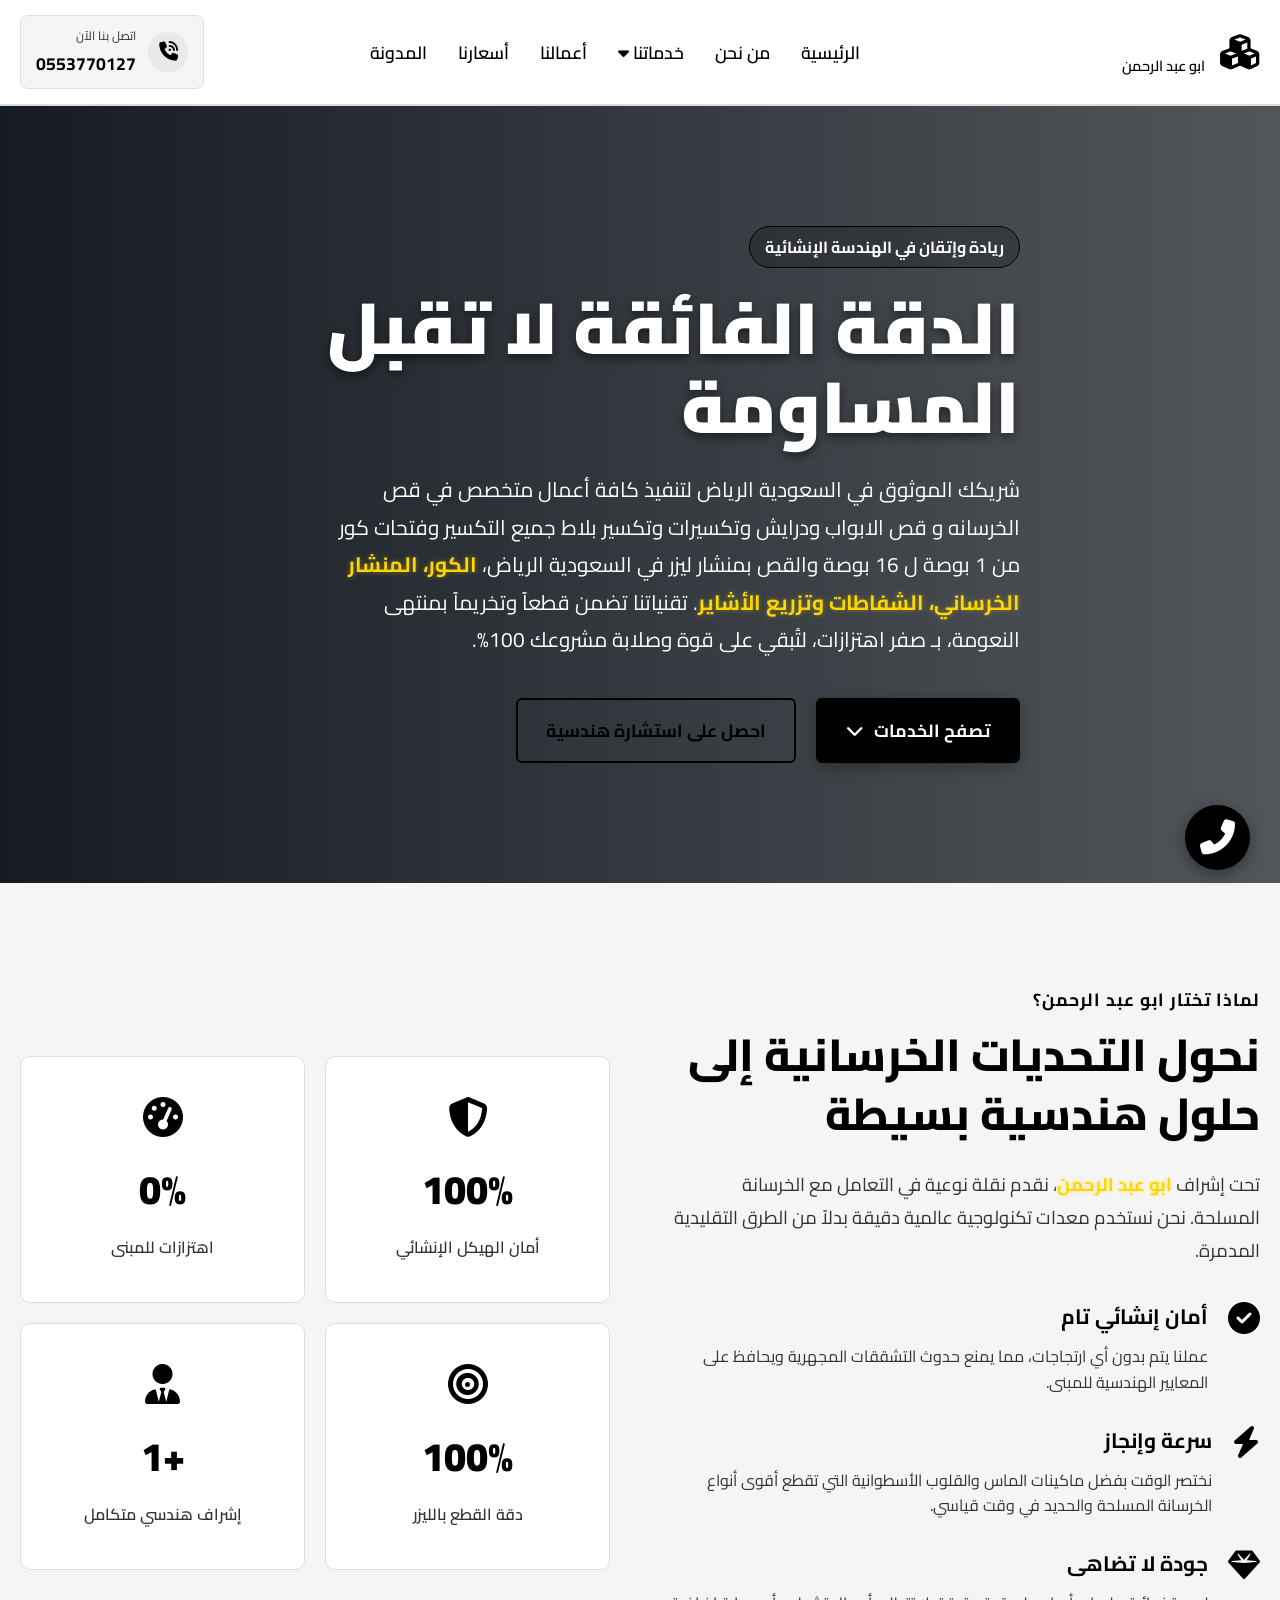
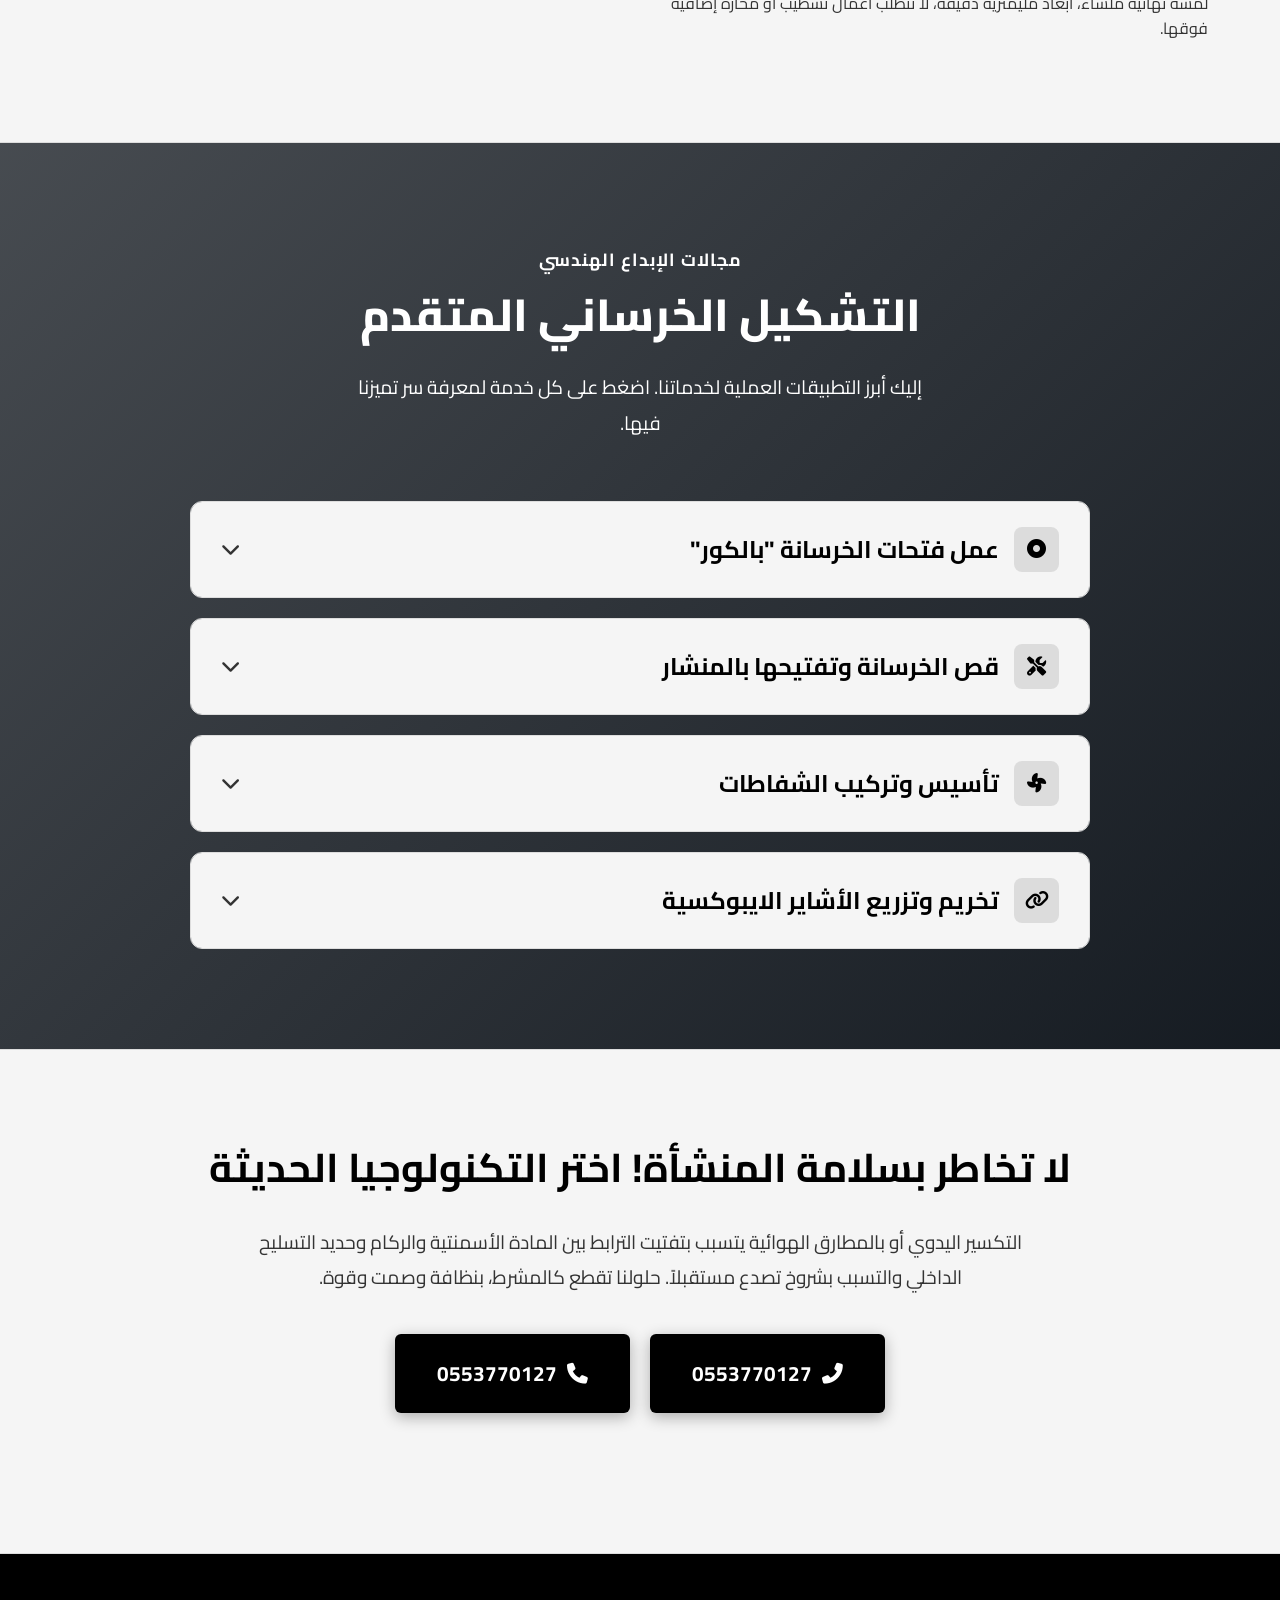
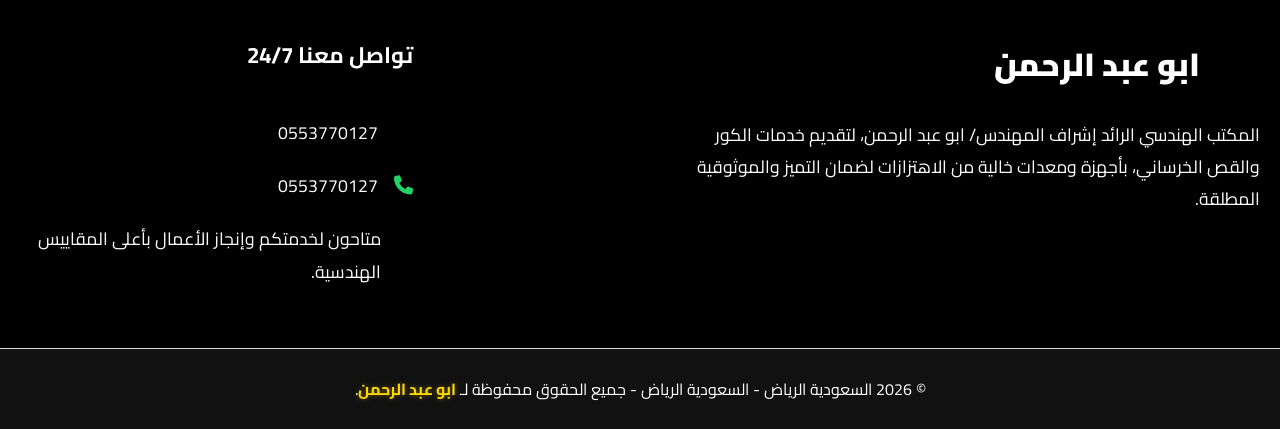
==== index.html @ 335a5325 "Add files via upload" ====
<!DOCTYPE html>
<html lang="ar" dir="rtl">

<head>
    <meta charset="UTF-8">
    <meta name="viewport" content="width=device-width, initial-scale=1.0">
    <title>ابو عبد الرحمن | ابو عبد الرحمن - السعودية الرياض</title>
    <meta name="description" content="ابو عبد الرحمن لخدمات الكور، قص الخرسانة بالمنشار، تأسيس الشفاطات، وتزريع الأشاير بأعلى التقنيات. متخصص في قص الخرسانه و قص الابواب ودرايش وتكسيرات وتكسير بلاط جميع التكسير وفتحات كور من 1 بوصة ل 16 بوصة والقص بمنشار ليزر في السعودية الرياض">
    <!-- Favicon (أيقونة الموقع) -->
    <link rel="icon" type="image/png" href="images/favicon.png">
    <link rel="shortcut icon" type="image/png" href="images/favicon.png">
    <link rel="apple-touch-icon" href="images/favicon.png">
    <!-- Google Fonts -->
    <link rel="preconnect" href="https://fonts.googleapis.com">
    <link rel="preconnect" href="https://fonts.gstatic.com" crossorigin>
    <link href="https://fonts.googleapis.com/css2?family=Cairo:wght@300;400;600;700;800;900&display=swap"
        rel="stylesheet">
    <!-- Font Awesome -->
    <link rel="stylesheet" href="https://cdnjs.cloudflare.com/ajax/libs/font-awesome/6.4.0/css/all.min.css">
    <link rel="stylesheet" href="style.css">

    <!-- Schema Markup -->
    <script type="application/ld+json">
    {
      "@context": "https://schema.org",
      "@graph": [
        {
          "@type": "Organization",
          "@id": "https://expert-core.com/#organization",
          "name": "ابو عبد الرحمن",
          "url": "https://expert-core.com/",
          "logo": "https://expert-core.com/images/favicon.png",
          "description": "المكتب الهندسي الرائد إشراف المهندس/ ابو عبد الرحمن، لتقديم خدمات الكور والقص الخرساني، بأجهزة ومعدات خالية من الاهتزازات لضمان التميز والموثوقية المطلقة.",
          "contactPoint": [
            {
              "@type": "ContactPoint",
              "telephone": "+20553770127",
              "contactType": "customer service",
              "availableLanguage": "Arabic"
            },
            {
              "@type": "ContactPoint",
              "telephone": "+20553770127",
              "contactType": "sales",
              "availableLanguage": "Arabic"
            }
          ],
          "sameAs": []
        },
        {
          "@type": "WebSite",
          "@id": "https://expert-core.com/#website",
          "url": "https://expert-core.com/",
          "name": "ابو عبد الرحمن | ابو عبد الرحمن",
          "publisher": {
            "@id": "https://expert-core.com/#organization"
          }
        },
        {
          "@type": "Service",
          "name": "عمل فتحات الخرسانة بالكور",
          "description": "آلات الكور تمثل أقصى درجات الإحترافية في عمل الفتحات الدائرية والمستديرة بالخرسانة المسلحة، وذلك بهدف إمرار المواسير، تمديدات التكييف أو شبكات الإطفاء.",
          "provider": {
            "@id": "https://expert-core.com/#organization"
          },
          "url": "https://expert-core.com/core-drilling.html"
        },
        {
          "@type": "Service",
          "name": "قص الخرسانة وتفتيحها بالمنشار",
          "description": "لفتح مساحات واسعة مثل الأبواب، الشبابيك، قواطع السلالم، الفواصل الإنشائية، أو فتح سقف لمصعد. يتم استخدام مناشير جدارية متطورة.",
          "provider": {
            "@id": "https://expert-core.com/#organization"
          },
          "url": "https://expert-core.com/concrete-cutting.html"
        },
        {
          "@type": "Service",
          "name": "تأسيس وتركيب الشفاطات",
          "description": "نقوم بعمل المخطط والتنفيذ لفتحات الشفاطات المنزلية والصناعية في الجدران والأسقف بمقاسات مطابقة لـ المليمتر لحجم الشفاط.",
          "provider": {
            "@id": "https://expert-core.com/#organization"
          },
          "url": "https://expert-core.com/ventilation.html"
        },
        {
          "@type": "Service",
          "name": "تخريم وتزريع الأشاير الايبوكسية",
          "description": "عند الحاجة لتوسعة مبنى أو إضافة درجات سلم، بلكونات، أو أعمدة، نقوم بثقب الخرسانة القديمة وحقنها بالمواد الكيميائية (الايبوكسي) وغرس أسياخ القوة المحددة.",
          "provider": {
            "@id": "https://expert-core.com/#organization"
          },
          "url": "https://expert-core.com/rebar-planting.html"
        }
      ]
    }
    </script>
</head>

<body>

    <!-- Header -->
    <header class="main-header">
        <div class="container header-flex">
            <div class="brand">
                <div class="logo-icon"><i class="fas fa-cubes"></i></div>
                <div class="brand-text">
                    <a href="index.html">
                        <h1>ابو عبد الرحمن</h1>
                    </a>
                    <span>ابو عبد الرحمن</span>
                </div>
            </div>

            <nav class="desktop-nav desktop-only">
                <a href="index.html">الرئيسية</a>
                <a href="about.html">من نحن</a>
                <div class="dropdown">
                    <a href="#services" class="dropbtn">خدماتنا <i class="fas fa-caret-down"></i></a>
                    <div class="dropdown-content">
                        <a href="core-drilling.html">تخريم بالكور</a>
                        <a href="concrete-cutting.html">قص بالمنشار</a>
                        <a href="rebar-planting.html">تزريع الأشاير</a>
                        <a href="ventilation.html">تأسيس الشفاطات</a>
                    </div>
                </div>
                <a href="projects.html">أعمالنا</a>
                <a href="pricing.html">أسعارنا</a>
                <a href="blog.html">المدونة</a>
            </nav>
            <div class="header-contact desktop-only">
                <a href="tel:0553770127" class="header-phone">
                    <div class="icon-circle"><i class="fas fa-phone-volume"></i></div>
                    <div class="contact-details">
                        <small>اتصل بنا الآن</small>
                        <span dir="ltr">0553770127</span>
                    </div>
                </a>
                
            </div>
            <button class="mobile-menu-btn"><i class="fas fa-bars"></i></button>
        </div>
    </header>

    <!-- Mobile Contact Menu -->
    <div class="mobile-menu" id="mobileMenu">
        <a href="index.html"><i class="fas fa-home"></i> الرئيسية</a>
        <a href="about.html"><i class="fas fa-info-circle"></i> من نحن</a>
        <a href="core-drilling.html"><i class="fas fa-dot-circle"></i> تخريم بالكور</a>
        <a href="concrete-cutting.html"><i class="fas fa-tools"></i> قص بالمنشار</a>
        <a href="rebar-planting.html"><i class="fas fa-link"></i> تزريع الأشاير</a>
        <a href="ventilation.html"><i class="fas fa-fan"></i> تأسيس الشفاطات</a>
        <a href="projects.html"><i class="fas fa-building"></i> أعمالنا</a>
        <a href="pricing.html"><i class="fas fa-tags"></i> أسعارنا</a>
        <a href="blog.html"><i class="fas fa-blog"></i> المدونة</a>
        <a href="tel:0553770127" class="contact-menu-link"><i class="fas fa-phone"></i> 0553770127</a>
        
    </div>

    <!-- Hero Section -->
    <section class="hero-section">
        <div class="hero-overlay"></div>
        <div class="container hero-content">
            <div class="hero-badge">ريادة وإتقان في الهندسة الإنشائية</div>
            <h2 class="hero-heading">الدقة الفائقة لا تقبل المساومة</h2>
            <p class="hero-desc">
                شريكك الموثوق في السعودية الرياض لتنفيذ كافة أعمال متخصص في قص الخرسانه و قص الابواب ودرايش وتكسيرات وتكسير بلاط جميع التكسير وفتحات كور من 1 بوصة ل 16 بوصة والقص بمنشار ليزر في السعودية الرياض،  <strong>الكور، المنشار الخرساني، الشفاطات وتزريع الأشاير</strong>.
                تقنياتنا تضمن قطعاً وتخريماً بمنتهى النعومة، بـ صفر اهتزازات، لتُبقي على قوة وصلابة مشروعك 100%.
            </p>
            <div class="hero-actions">
                <a href="#services" class="btn btn-primary">تصفح الخدمات <i class="fas fa-chevron-down"></i></a>
                <a href="tel:0553770127" class="btn btn-outline">احصل على استشارة هندسية</a>
            </div>
        </div>
    </section>

    <!-- About Section -->
    <section class="about-section">
        <div class="container about-flex">
            <div class="about-text">
                <h4 class="section-subtitle">لماذا تختار ابو عبد الرحمن؟</h4>
                <h3 class="section-title">نحول التحديات الخرسانية إلى حلول هندسية بسيطة</h3>
                <p>تحت إشراف <strong>ابو عبد الرحمن</strong>، نقدم نقلة نوعية في التعامل مع الخرسانة المسلحة. نحن
                    نستخدم معدات تكنولوجية عالمية دقيقة بدلاً من الطرق التقليدية المدمرة.</p>
                <div class="features-list">
                    <div class="feature-item">
                        <i class="fas fa-check-circle"></i>
                        <div>
                            <h5>أمان إنشائي تام</h5>
                            <p>عملنا يتم بدون أي ارتجاجات، مما يمنع حدوث التشققات المجهرية ويحافظ على المعايير الهندسية
                                للمبنى.</p>
                        </div>
                    </div>
                    <div class="feature-item">
                        <i class="fas fa-bolt"></i>
                        <div>
                            <h5>سرعة وإنجاز</h5>
                            <p>نختصر الوقت بفضل ماكينات الماس والقلوب الأسطوانية التي تقطع أقوى أنواع الخرسانة المسلحة
                                والحديد في وقت قياسي.</p>
                        </div>
                    </div>
                    <div class="feature-item">
                        <i class="fas fa-gem"></i>
                        <div>
                            <h5>جودة لا تضاهى</h5>
                            <p>لمسة نهائية ملساء، أبعاد مليمترية دقيقة، لا تتطلب أعمال تشطيب أو محارة إضافية فوقها.</p>
                        </div>
                    </div>
                </div>
            </div>
            <div class="about-stats-image">
                <div class="stats-grid">
                    <div class="stat-box">
                        <i class="fas fa-shield-alt"></i>
                        <span class="stat-num">100%</span>
                        <span class="stat-label">أمان الهيكل الإنشائي</span>
                    </div>
                    <div class="stat-box">
                        <i class="fas fa-tachometer-alt"></i>
                        <span class="stat-num">0%</span>
                        <span class="stat-label">اهتزازات للمبنى</span>
                    </div>
                    <div class="stat-box">
                        <i class="fas fa-bullseye"></i>
                        <span class="stat-num">100%</span>
                        <span class="stat-label">دقة القطع بالليزر</span>
                    </div>
                    <div class="stat-box">
                        <i class="fas fa-user-tie"></i>
                        <span class="stat-num">+1</span>
                        <span class="stat-label">إشراف هندسي متكامل</span>
                    </div>
                </div>
            </div>
        </div>
    </section>

    <!-- Services Section (Accordions) -->
    <section id="services" class="accordion-services">
        <div class="container">
            <div class="text-center">
                <h4 class="section-subtitle">مجالات الإبداع الهندسي</h4>
                <h3 class="section-title">التشكيل الخرساني المتقدم</h3>
                <p class="section-intro">إليك أبرز التطبيقات العملية لخدماتنا. اضغط على كل خدمة لمعرفة سر تميزنا فيها.
                </p>
            </div>

            <div class="accordion-container">
                <!-- الخدمة الأولى -->
                <div class="acc-item">
                    <div class="acc-header">
                        <div class="acc-title">
                            <span class="acc-icon"><i class="fas fa-dot-circle"></i></span>
                            <h3>عمل فتحات الخرسانة "بالكور"</h3>
                        </div>
                        <div class="acc-toggle"><i class="fas fa-chevron-down"></i></div>
                    </div>
                    <div class="acc-body">
                        <div class="acc-content-flex">
                            <div class="acc-info">
                                <h4 class="sub-heading">تقنية التخريم الأسطواني الماسي</h4>
                                <p>آلات "الكور" تمثل أقصى درجات الإحترافية في عمل الفتحات الدائرية والمستديرة بالخرسانة
                                    المسلحة، وذلك بهدف إمرار المواسير، تمديدات التكييف أو شبكات الإطفاء.</p>
                                <div class="engineering-guarantee">
                                    <h5><i class="fas fa-hard-hat"></i> الرؤية الهندسية والأمان</h5>
                                    <p>التخريم بالكور يعتمد على الاحتكاك الماسي السلس الذي يقص الحديد والخرسانة
                                        <strong>دون أي مطارق أو دق</strong>. هذه العملية <strong>لا تسبب أدنى ذبذبة أو
                                            اهتزاز</strong> للأسقف أو الحوائط، مما يضمن بقاء العقار آمناً وخالياً من
                                        الضعف الإنشائي.
                                    </p>
                                </div>
                                <ul class="benefits-list">
                                    <li><i class="fas fa-check"></i> فتحات دقيقة تماماً وأسطح ملساء.</li>
                                    <li><i class="fas fa-check"></i> قطع لجميع الأقطار والأعماق.</li>
                                </ul>
                                <a href="core-drilling.html" class="btn btn-outline" style="margin-top: 15px;">اقرأ
                                    المزيد عن الخدمة <i class="fas fa-arrow-left"></i></a>
                            </div>
                            <div class="acc-image">
                                <img src="images/core_drilling.png" alt="آلة الكور">
                                <div class="img-caption">التخريم الدقيق بالكور</div>
                            </div>
                        </div>
                    </div>
                </div>

                <!-- الخدمة الثانية -->
                <div class="acc-item">
                    <div class="acc-header">
                        <div class="acc-title">
                            <span class="acc-icon"><i class="fas fa-tools"></i></span>
                            <h3>قص الخرسانة وتفتيحها بالمنشار</h3>
                        </div>
                        <div class="acc-toggle"><i class="fas fa-chevron-down"></i></div>
                    </div>
                    <div class="acc-body">
                        <div class="acc-content-flex">
                            <div class="acc-info">
                                <h4 class="sub-heading">شفرات القص الهندسية الثقيلة</h4>
                                <p>لفتح مساحات واسعة مثل الأبواب، الشبابيك، قواطع السلالم، الفواصل الإنشائية، أو فتح سقف
                                    لمصعد. يتم استخدام مناشير جدارية متطورة تمشي على سكك مستقيمة.</p>
                                <div class="engineering-guarantee">
                                    <h5><i class="fas fa-hard-hat"></i> الرؤية الهندسية والأمان</h5>
                                    <p>طريقة القص الهندسية بالمنشار تلغي تماماً المخاطر الكبيرة للتكسير بالدقاق أو
                                        "الكومبريسور". القص يتم ببطء وثبات، <strong>مما يمتص ويمنع الاهتزاز</strong>
                                        الذي قد يُحدث انفصالات بين الخرسانة وأسياخ التسليح، ليتم تنفيذ الفتحة بموثوقية
                                        هندسية %100.</p>
                                </div>
                                <ul class="benefits-list">
                                    <li><i class="fas fa-check"></i> زوايا قص قائمة ومنتظمة لا تحتاج لمعالجات.</li>
                                    <li><i class="fas fa-check"></i> سرعة مذهلة وانعدام للأتربة الفوضوية.</li>
                                </ul>
                                <a href="concrete-cutting.html" class="btn btn-outline" style="margin-top: 15px;">اقرأ
                                    المزيد عن الخدمة <i class="fas fa-arrow-left"></i></a>
                            </div>
                            <div class="acc-image">
                                <img src="images/concrete_saw.png" alt="المنشار الخرساني">
                                <div class="img-caption">قص قطاعات مسلحة بالمنشار</div>
                            </div>
                        </div>
                    </div>
                </div>

                <!-- الخدمة الثالثة -->
                <div class="acc-item">
                    <div class="acc-header">
                        <div class="acc-title">
                            <span class="acc-icon"><i class="fas fa-fan"></i></span>
                            <h3>تأسيس وتركيب الشفاطات</h3>
                        </div>
                        <div class="acc-toggle"><i class="fas fa-chevron-down"></i></div>
                    </div>
                    <div class="acc-body">
                        <div class="acc-content-flex">
                            <div class="acc-info">
                                <h4 class="sub-heading">حلول التهوية المعمارية والصناعية</h4>
                                <p>نقوم بعمل المخطط والتنفيذ لفتحات الشفاطات المنزلية والصناعية في الجدران والأسقف
                                    بمقاسات مطابقة لـ المليمتر لحجم الشفاط. ومن ثم نعمد لتركيب الشفاط بإتقان وبطرق تثبيت
                                    تتحمل ضغوط التشغيل.</p>
                                <div class="engineering-guarantee">
                                    <h5><i class="fas fa-hard-hat"></i> الرؤية الهندسية والأمان</h5>
                                    <p>التأسيس للشفاطات لا يجب أبداً أن يتم بهدم الجدران عشوائياً. نحن نقوم بقص الفتحات
                                        بشكل أسطواني أو مربع دقيق <strong>ليحافظ على قوة تماسك الجدار</strong>، ويمنع
                                        تسلل الرطوبة وتصدع الطوب، مع عملية تثبيت قوية تقضي على الرنين والارتجاج أوقات
                                        تشغيل الشفاط.</p>
                                </div>
                                <ul class="benefits-list">
                                    <li><i class="fas fa-check"></i> عزل فعال وحماية من الأصوات والترسبات.</li>
                                    <li><i class="fas fa-check"></i> المنظر الخارجي والداخلي يبدو وكأنه مصبوب هكذا.</li>
                                </ul>
                            </div>
                            <div class="acc-image">
                                <img src="https://images.pexels.com/photos/159306/construction-site-build-construction-work-159306.jpeg?auto=compress&cs=tinysrgb&w=800"
                                    alt="تركيب تهوية وشفاطات">
                                <div class="img-caption">تأسيس وتركيب احترافي</div>
                            </div>
                        </div>
                    </div>
                </div>

                <!-- الخدمة الرابعة -->
                <div class="acc-item">
                    <div class="acc-header">
                        <div class="acc-title">
                            <span class="acc-icon"><i class="fas fa-link"></i></span>
                            <h3>تخريم وتزريع الأشاير الايبوكسية</h3>
                        </div>
                        <div class="acc-toggle"><i class="fas fa-chevron-down"></i></div>
                    </div>
                    <div class="acc-body">
                        <div class="acc-content-flex">
                            <div class="acc-info">
                                <h4 class="sub-heading">ربط العناصر الإنشائية بكفاءة عظمى</h4>
                                <p>عند الحاجة لتوسعة مبنى أو إضافة درجات سلم، بلكونات، أو أعمدة، نقوم بثقب الخرسانة
                                    القديمة وحقنها بالمواد الكيميائية (الايبوكسي) وغرس أسياخ القوة المحددة لتلحم بين
                                    الجزئين بقوة الجبل.</p>
                                <div class="engineering-guarantee">
                                    <h5><i class="fas fa-hard-hat"></i> الرؤية الهندسية والأمان</h5>
                                    <p>عملية التزريع تعتبر خطيرة إذا نفذت بالخطأ. تتم أعمال التخريم بمعدات عالية التردد
                                        بدون مطارق عنيفة <strong>كي لا نفصل الطبقة الصخرية للخرسانة القديمة</strong>،
                                        يتم تنظيف الثقوب وحقن الايبوكسي الهندسي ليتحمل أحمال إجهاد الشد والقص التي تفوق
                                        إجهاد الخرسانة ذاتها.</p>
                                </div>
                                <ul class="benefits-list">
                                    <li><i class="fas fa-check"></i> تحمل فائق للأوزان الثقيلة والاختبارات الهندسية.
                                    </li>
                                    <li><i class="fas fa-check"></i> التنفيذ بمقاسات ومواد هندسية عالمية معتمدة.</li>
                                </ul>
                                <a href="rebar-planting.html" class="btn btn-outline" style="margin-top: 15px;">اقرأ
                                    المزيد عن الخدمة <i class="fas fa-arrow-left"></i></a>
                            </div>
                            <div class="acc-image">
                                <img src="https://images.pexels.com/photos/1216589/pexels-photo-1216589.jpeg?auto=compress&cs=tinysrgb&w=800"
                                    alt="تزريع الأشاير">
                                <div class="img-caption">تزريع وإرساء الأشاير</div>
                            </div>
                        </div>
                    </div>
                </div>

            </div> <!-- End accordion -->
        </div>
    </section>

    <!-- Engineering Value Banner -->
    <section class="value-banner">
        <div class="container text-center">
            <h2>لا تخاطر بسلامة المنشأة! اختر التكنولوجيا الحديثة</h2>
            <p>التكسير اليدوي أو بالمطارق الهوائية يتسبب بتفتيت الترابط بين المادة الأسمنتية والركام وحديد التسليح
                الداخلي والتسبب بشروخ تصدع مستقبلاً. حلولنا تقطع كالمشرط، بنظافة وصمت وقوة.</p>
            <div class="banner-contacts">
                <a href="tel:0553770127" class="btn btn-primary btn-large"><i class="fas fa-phone-alt"></i>
                    0553770127</a>
                <a href="tel:0553770127" class="btn btn-primary btn-large"><i class="fas fa-phone"></i>
                    0553770127</a>
            </div>
        </div>
    </section>

    <!-- Footer -->
    <footer class="footer-engineered">
        <div class="container footer-grid">
            <div class="footer-col">
                <div class="footer-brand">
                    <i class="fas fa-cubes"></i>
                    <h2>ابو عبد الرحمن</h2>
                </div>
                <p class="footer-desc">
                    المكتب الهندسي الرائد إشراف المهندس/ ابو عبد الرحمن، لتقديم خدمات الكور والقص الخرساني، بأجهزة ومعدات
                    خالية من الاهتزازات لضمان التميز والموثوقية المطلقة.
                </p>
            </div>

            <div class="footer-col">
                <h3 class="footer-title">تواصل معنا 24/7</h3>
                <ul class="footer-links">
                    <li><i class="fas fa-phone"></i><a href="tel:0553770127" dir="ltr">0553770127</a></li>
                    <li><i class="fas fa-phone" style="color: #25D366;"></i><a href="tel:0553770127"
                            dir="ltr">0553770127</a></li>
                    <li><i class="fas fa-map-marker-alt"></i> متاحون لخدمتكم وإنجاز الأعمال بأعلى المقاييس الهندسية.
                    </li>
                </ul>
            </div>
        </div>
        <div class="footer-bottom">
            
            <p>&copy; 2026 السعودية الرياض - السعودية الرياض - جميع الحقوق محفوظة لـ <span>ابو عبد الرحمن</span>.</p>
        </div>
    </footer>

    <!-- Floating Phones -->
    <a href="tel:0553770127" class="floating-phone" aria-label="اتصال هاتفي">
        <i class="fas fa-phone-alt"></i>
    </a>
    

    <script src="script.js"></script>
</body>

</html>
---- style.css ----
/* 
  NEW ENGINEERING THEME
  Primary: Engineering Orange #000000 
  Secondary: Steel Blue/Grey #233142
  Backgrounds: #0D1620 (Navy Dark), #152232 (Lighter Navy)
  Text: Crisp White & Light Steel
  Accents: Safety Yellow #FFCC00, Metallic Grey
*/

:root {
    --primary: #000000;
    --primary-hover: #333333;
    --secondary: #000000;
    --bg-dark: #ffffff;
    --bg-card: #f5f5f5;
    --border-color: #dddddd;
    --text-main: #000000;
    --text-muted: #333333;
    --whatsapp: #000000;
    --shadow: 0 10px 30px rgba(0, 0, 0, 0.1);
}

* {
    margin: 0;
    padding: 0;
    box-sizing: border-box;
}

html {
    scroll-behavior: smooth;
    font-family: 'Cairo', sans-serif;
    color: var(--text-main);
    background-color: var(--bg-dark);
}

.container {
    max-width: 1280px;
    margin: 0 auto;
    padding: 0 20px;
}

a {
    text-decoration: none;
    color: inherit;
}

/* Button Styles */
.btn {
    display: inline-flex;
    align-items: center;
    justify-content: center;
    gap: 10px;
    padding: 14px 28px;
    border-radius: 6px;
    font-weight: 700;
    font-size: 1.1rem;
    cursor: pointer;
    transition: all 0.3s ease;
    border: 2px solid transparent;
}

.btn-primary {
    background-color: var(--primary);
    color: #fff;
    box-shadow: 0 4px 15px rgba(0, 0, 0, 0.3);
}

.btn-primary:hover {
    background-color: var(--primary-hover);
    transform: translateY(-2px);
    box-shadow: 0 8px 25px rgba(0, 0, 0, 0.5);
}

.btn-outline {
    background-color: transparent;
    border-color: var(--primary);
    color: var(--primary);
}

.btn-outline:hover {
    background-color: var(--primary);
    color: #fff;
}

.btn-whatsapp {
    background-color: var(--whatsapp);
    color: #fff;
}

.btn-whatsapp:hover {
    background-color: #1eb957;
}

/* Header */
.main-header {
    background-color: rgba(255, 255, 255, 0.95);
    backdrop-filter: blur(10px);
    border-bottom: 2px solid var(--border-color);
    position: sticky;
    top: 0;
    z-index: 1000;
    padding: 15px 0;
}

.header-flex {
    display: flex;
    justify-content: space-between;
    align-items: center;
}

.brand {
    display: flex;
    align-items: center;
    gap: 15px;
}

.logo-icon {
    font-size: 2.2rem;
    color: var(--primary);
}

.brand-text h1 {
    font-size: 1.6rem;
    font-weight: 900;
    letter-spacing: 1px;
    text-transform: uppercase;
    color: #fff;
    line-height: 1;
}

.brand-text span {
    font-size: 0.9rem;
    color: var(--secondary);
    font-weight: 600;
}

.header-contact {
    display: flex;
    gap: 30px;
}

.header-phone,
.header-whatsapp {
    display: flex;
    align-items: center;
    gap: 12px;
    background: var(--bg-card);
    padding: 8px 15px;
    border-radius: 8px;
    border: 1px solid var(--border-color);
    transition: 0.3s;
}

.header-phone:hover,
.header-whatsapp:hover {
    border-color: var(--primary);
    background: rgba(0, 0, 0, 0.05);
}

.icon-circle {
    width: 40px;
    height: 40px;
    border-radius: 50%;
    background: rgba(0, 0, 0, 0.05);
    display: flex;
    align-items: center;
    justify-content: center;
    font-size: 1.2rem;
    color: var(--primary);
}

.header-whatsapp .icon-circle {
    color: var(--whatsapp);
}

.contact-details {
    display: flex;
    flex-direction: column;
}

.contact-details small {
    font-size: 0.75rem;
    color: var(--text-muted);
}

.contact-details span {
    font-weight: 700;
    font-size: 1.1rem;
    color: #000;
}

.mobile-menu-btn {
    display: none;
    background: none;
    border: none;
    color: var(--primary);
    font-size: 1.8rem;
    cursor: pointer;
}

/* Desktop Navigation */
.desktop-nav {
    display: flex;
    gap: 15px;
    align-items: center;
}

.desktop-nav a {
    color: var(--text-main);
    font-weight: 600;
    font-size: 1.1rem;
    transition: 0.3s;
    padding: 5px 8px;
}

.desktop-nav a:hover,
.desktop-nav .dropbtn:hover {
    color: var(--primary);
}

.dropdown {
    position: relative;
    display: inline-block;
}

.dropdown .dropbtn {
    cursor: pointer;
}

.dropdown-content {
    background-color: #ffffff;
    display: none;
    position: absolute;
    
    min-width: 180px;
    box-shadow: 0px 8px 16px 0px rgba(0, 0, 0, 0.5);
    z-index: 1000;
    border: 1px solid var(--border-color);
    border-radius: 8px;
    top: 100%;
    right: 0;
}

.dropdown-content a {
    color: var(--text-main);
    padding: 12px 16px;
    text-decoration: none;
    display: block;
    font-size: 1rem;
    border-bottom: 1px solid var(--border-color);
}

.dropdown-content a:last-child {
    border-bottom: none;
}

.dropdown-content a:hover {
    background-color: rgba(0, 0, 0, 0.1);
    color: var(--primary);
}

.dropdown:hover .dropdown-content {
    background-color: #ffffff;
    display: block;
}

.mobile-menu {
    display: none;
    background-color: var(--bg-card);
    padding: 10px;
    flex-direction: column;
    gap: 10px;
    border-bottom: 2px solid var(--primary);
}

.mobile-menu.show {
    display: flex;
}

.mobile-menu a {
    display: block;
    padding: 15px;
    background: #111111;
    border-radius: 5px;
    text-align: center;
    font-weight: bold;
    font-size: 1.2rem;
 color: #000;}

.mobile-menu a:first-child {
    color: var(--primary);
}

.mobile-menu a:last-child {
    color: var(--whatsapp);
}

/* Hero Section */
.hero-section {
    position: relative;
    padding: 120px 0;
    background: url('https://images.pexels.com/photos/159306/construction-site-build-construction-work-159306.jpeg?auto=compress&cs=tinysrgb&w=1920') center/cover no-repeat;
    display: flex;
    align-items: center;
    text-align: right;
    min-height: 80vh;
}

.hero-overlay {
    position: absolute;
    top: 0;
    left: 0;
    width: 100%;
    height: 100%;
    background: linear-gradient(90deg, rgba(9, 15, 22, 0.95) 0%, rgba(9, 15, 22, 0.7) 100%);
}

.hero-content {
    position: relative;
    z-index: 10;
    max-width: 800px;
}

.hero-badge {
    display: inline-block;
    background: rgba(0, 0, 0, 0.2);
    color: var(--primary);
    padding: 5px 15px;
    border-radius: 50px;
    border: 1px solid var(--primary);
    font-weight: 700;
    margin-bottom: 20px;
}

.hero-heading {
    font-size: 4.5rem;
    font-weight: 900;
    line-height: 1.1;
    margin-bottom: 25px;
    color: #000;
    text-shadow: 0 4px 10px rgba(0, 0, 0, 0.5);
}

.hero-desc {
    font-size: 1.3rem;
    line-height: 1.8;
    color: var(--text-main);
    margin-bottom: 40px;
    max-width: 700px;
}

.hero-desc strong {
    color: var(--secondary);
}

.hero-actions {
    display: flex;
    gap: 20px;
}

/* About Section */
.about-section {
    padding: 100px 0;
    position: relative;
    background-color: var(--bg-card);
    border-bottom: 1px solid var(--border-color);
}

.about-flex {
    display: flex;
    gap: 60px;
    align-items: center;
}

.section-subtitle {
    color: var(--primary);
    font-size: 1.1rem;
    font-weight: 700;
    margin-bottom: 10px;
    text-transform: uppercase;
    letter-spacing: 1px;
}

.section-title {
    font-size: 2.8rem;
    font-weight: 800;
    margin-bottom: 25px;
    color: #000;
    line-height: 1.3;
}

.about-text {
    flex: 1;
}

.about-text>p {
    font-size: 1.15rem;
    color: var(--text-muted);
    line-height: 1.8;
    margin-bottom: 30px;
}

.features-list {
    display: flex;
    flex-direction: column;
    gap: 25px;
}

.feature-item {
    display: flex;
    gap: 20px;
    align-items: flex-start;
}

.feature-item i {
    font-size: 2rem;
    color: var(--primary);
    margin-top: 5px;
}

.feature-item h5 {
    font-size: 1.3rem;
    color: #000;
    margin-bottom: 8px;
}

.feature-item p {
    color: var(--text-muted);
    line-height: 1.6;
}

.about-stats-image {
    flex: 1;
}

.stats-grid {
    display: grid;
    grid-template-columns: 1fr 1fr;
    gap: 20px;
}

.stat-box {
    background: var(--bg-dark);
    padding: 40px 20px;
    border-radius: 10px;
    border: 1px solid var(--border-color);
    text-align: center;
    transition: 0.3s;
}

.stat-box:hover {
    border-color: var(--primary);
    transform: translateY(-5px);
}

.stat-box i {
    font-size: 2.5rem;
    color: var(--secondary);
    margin-bottom: 15px;
}

.stat-num {
    display: block;
    font-size: 2.5rem;
    font-weight: 900;
    color: #000;
    margin-bottom: 5px;
}

.stat-label {
    color: var(--text-muted);
    font-weight: 600;
}

/* Accordion Services */
.accordion-services {
    padding: 100px 0;
    position: relative;
    background: url('https://images.unsplash.com/photo-1503387762-592deb58ef4e?q=80&w=1920&auto=format&fit=crop') center/cover fixed no-repeat;
}

.accordion-services::before {
    content: '';
    position: absolute;
    top: 0;
    left: 0;
    width: 100%;
    height: 100%;
    background: linear-gradient(135deg, rgba(9, 15, 22, 0.75), rgba(9, 15, 22, 0.95));
    z-index: 1;
}

.accordion-services>.container {
    position: relative;
    z-index: 2;
}

.text-center {
    text-align: center;
    margin-bottom: 60px;
}

.section-intro {
    font-size: 1.2rem;
    color: var(--text-muted);
    max-width: 600px;
    margin: 0 auto;
}

.accordion-container {
    max-width: 900px;
    margin: 0 auto;
    display: flex;
    flex-direction: column;
    gap: 20px;
}

.acc-item {
    background: var(--bg-card);
    border: 1px solid var(--border-color);
    border-radius: 12px;
    overflow: hidden;
    transition: 0.3s;
}

.acc-item.active {
    border-color: var(--primary);
    box-shadow: 0 10px 30px rgba(0, 0, 0, 0.3);
}

.acc-header {
    display: flex;
    justify-content: space-between;
    align-items: center;
    padding: 25px 30px;
    cursor: pointer;
    background: var(--bg-card);
    transition: 0.3s;
}

.acc-header:hover {
    background: rgba(255, 255, 255, 0.02);
}

.acc-title {
    display: flex;
    align-items: center;
    gap: 15px;
}

.acc-icon {
    width: 45px;
    height: 45px;
    background: rgba(0, 0, 0, 0.1);
    color: var(--primary);
    display: flex;
    align-items: center;
    justify-content: center;
    border-radius: 8px;
    font-size: 1.2rem;
}

.acc-item.active .acc-icon {
    background: var(--primary);
    color: #000;
}

.acc-title h3 {
    font-size: 1.5rem;
    color: #000;
    font-weight: 700;
}

.acc-toggle i {
    font-size: 1.2rem;
    color: var(--text-muted);
    transition: transform 0.4s ease;
}

.acc-item.active .acc-toggle i {
    transform: rotate(180deg);
    color: var(--primary);
}

.acc-body {
    max-height: 0;
    overflow: hidden;
    transition: max-height 0.6s cubic-bezier(0.15, 1, 0.3, 1), padding 0.6s ease;
    background-color: rgba(0, 0, 0, 0.2);
}

.acc-item.active .acc-body {
    padding: 30px;
    max-height: 1500px;
    /* large safe number */
 background-color: #111111; color: #ffffff;}

.acc-content-flex {
    display: flex;
    gap: 40px;
}

.acc-info {
    flex: 1.5;
}

.sub-heading {
    font-size: 1.3rem;
    color: var(--secondary);
    margin-bottom: 15px;
}

.acc-info>p {
    color: var(--text-muted);
    line-height: 1.8;
    font-size: 1.1rem;
    margin-bottom: 20px;
}

.engineering-guarantee {
    background: #111111;
    border-right: 4px solid var(--primary);
    padding: 20px;
    border-radius: 6px;
    margin-bottom: 20px;
}

.engineering-guarantee h5 {
    color: var(--primary);
    font-size: 1.1rem;
    margin-bottom: 10px;
    display: flex;
    align-items: center;
    gap: 10px;
}

.engineering-guarantee p {
    font-size: 1rem;
    color: var(--text-main);
    line-height: 1.6;
}

.benefits-list {
    list-style: none;
}

.benefits-list li {
    display: flex;
    align-items: center;
    gap: 10px;
    margin-bottom: 10px;
    color: var(--text-main);
}

.benefits-list i {
    color: var(--whatsapp);
}

.acc-image {
    flex: 1;
    position: relative;
    border-radius: 8px;
    overflow: hidden;
}

.acc-image img {
    width: 100%;
    height: 100%;
    object-fit: cover;
    display: block;
    min-height: 300px;
}

.img-caption {
    position: absolute;
    bottom: 0;
    left: 0;
    width: 100%;
    background: rgba(0, 0, 0, 0.8);
    color: #000;
    padding: 10px;
    text-align: center;
    font-weight: 600;
}

/* Value Banner */
.value-banner {
    padding: 80px 0;
    background-color: var(--bg-card);
    border-top: 1px solid var(--border-color);
    border-bottom: 1px solid var(--border-color);
}

.value-banner h2 {
    font-size: 2.5rem;
    color: #000;
    margin-bottom: 20px;
}

.value-banner p {
    font-size: 1.2rem;
    color: var(--text-muted);
    max-width: 800px;
    margin: 0 auto 40px auto;
    line-height: 1.8;
}

.banner-contacts {
    display: flex;
    gap: 20px;
    justify-content: center;
    flex-wrap: wrap;
}

.btn-large {
    font-size: 1.3rem;
    padding: 18px 40px;
}

/* Footer */
.footer-engineered {
    color: #fff;
    background-color: #000000;
    padding-top: 80px;
}

.footer-grid {
    display: grid;
    grid-template-columns: 2fr 1fr;
    gap: 60px;
    margin-bottom: 60px;
}

.footer-brand {
    display: flex;
    align-items: center;
    gap: 15px;
    margin-bottom: 25px;
}

.footer-brand i {
    font-size: 2.5rem;
    color: var(--primary);
}

.footer-brand h2 {
    color: #000;
    font-size: 2rem;
    font-weight: 900;
}

.footer-desc {
    color: var(--text-muted);
    line-height: 1.8;
    max-width: 600px;
    font-size: 1.1rem;
}

.footer-title {
    color: #fff;
    font-size: 1.4rem;
    margin-bottom: 30px;
    position: relative;
    padding-bottom: 10px;
}

.footer-title::after {
    content: '';
    position: absolute;
    bottom: 0;
    right: 0;
    width: 50px;
    height: 3px;
    background: var(--primary);
}

.footer-links {
    list-style: none;
    display: flex;
    flex-direction: column;
    gap: 20px;
}

.footer-links li {
    display: flex;
    align-items: center;
    gap: 15px;
    color: var(--text-muted);
    font-size: 1.1rem;
}

.footer-links i {
    color: var(--primary);
    font-size: 1.2rem;
    width: 20px;
    text-align: center;
}

.footer-links a:hover {
    color: var(--primary);
}

.footer-bottom {
    text-align: center;
    padding: 25px 0;
    background: #111111;
    color: var(--text-muted);
    border-top: 1px solid var(--border-color);
}

.footer-bottom span {
    color: var(--primary);
    font-weight: bold;
}

/* Floating Contact Buttons */
.floating-whatsapp,
.floating-phone {
    position: fixed;
    bottom: 30px;
    width: 65px;
    height: 65px;
    border-radius: 50%;
    display: flex;
    justify-content: center;
    align-items: center;
    font-size: 35px;
    z-index: 9999;
    text-decoration: none;
    color: white;
}

.floating-whatsapp {
    left: 30px;
    background-color: var(--whatsapp);
}

.floating-phone {
    right: 30px;
    background-color: var(--primary);
    box-shadow: 0 4px 15px rgba(0, 0, 0, 0.4);
    animation: pulse-phone 2s infinite;
}

.mobile-menu a i.fa-phone {
    color: var(--primary);
}

.wave {
    position: absolute;
    width: 100%;
    height: 100%;
    border-radius: 50%;
    border: 2px solid var(--whatsapp);
    animation: wave 1.5s infinite;
}

@keyframes wave {
    0% {
        transform: scale(1);
        opacity: 1;
    }

    100% {
        transform: scale(1.5);
        opacity: 0;
    }
}

@keyframes pulse-phone {
    0% {
        transform: scale(1);
        box-shadow: 0 0 0 0 rgba(0, 0, 0, 0.7);
    }

    70% {
        transform: scale(1.05);
        box-shadow: 0 0 0 15px rgba(0, 0, 0, 0);
    }

    100% {
        transform: scale(1);
        box-shadow: 0 0 0 0 rgba(0, 0, 0, 0);
    }
}

/* Internal Page Header */
.page-header {
    padding: 150px 0 80px 0;
    background: linear-gradient(135deg, rgba(9, 15, 22, 0.9), rgba(9, 15, 22, 0.8)), url('https://images.unsplash.com/photo-1503387762-592deb58ef4e?q=80&w=1920&auto=format&fit=crop') center/cover fixed;
    text-align: center;
    border-bottom: 3px solid var(--primary);
}

.page-title {
    font-size: 3rem;
    color: #000;
    margin-bottom: 15px;
    font-weight: 900;
}

.breadcrumb {
    color: var(--secondary);
    font-size: 1.1rem;
    font-weight: 600;
}

.breadcrumb a {
    color: var(--text-main);
    transition: 0.3s;
}

.breadcrumb a:hover {
    color: var(--primary);
}

/* Service Details Section */
.service-details {
    padding: 80px 0;
    background-color: var(--bg-card);
}

.service-content-main {
    max-width: 900px;
    margin: 0 auto;
}

.service-content-main h2 {
    color: var(--primary);
    font-size: 2.2rem;
    margin-bottom: 20px;
    margin-top: 40px;
}

.service-content-main p {
    font-size: 1.2rem;
    line-height: 1.8;
    color: var(--text-muted);
    margin-bottom: 25px;
}

.service-content-main ul {
    list-style: none;
    margin-bottom: 30px;
    padding-right: 20px;
}

.service-content-main ul li {
    font-size: 1.15rem;
    margin-bottom: 15px;
    color: var(--text-main);
    position: relative;
    padding-right: 35px;
}

.service-content-main ul li::before {
    content: '\f058';
    font-family: 'Font Awesome 6 Free';
    font-weight: 900;
    color: var(--whatsapp);
    position: absolute;
    right: 0;
    top: 3px;
    font-size: 1.2rem;
}

.service-featured-img {
    width: 100%;
    border-radius: 12px;
    margin-bottom: 40px;
    box-shadow: var(--shadow);
    max-height: 500px;
    object-fit: cover;
}

/* Responsive */
@media (max-width: 1024px) {
    .about-flex {
        flex-direction: column;
    }

    .hero-heading {
        font-size: 3.5rem;
    }

    .acc-content-flex {
        flex-direction: column;
    }

    .footer-grid {
        grid-template-columns: 1fr;
    }
}

@media (max-width: 768px) {
    .desktop-only {
        display: none;
    }

    .mobile-menu-btn {
        display: block;
    }

    .hero-heading {
        font-size: 2.8rem;
    }

    .hero-actions {
        flex-direction: column;
    }

    .stats-grid {
        grid-template-columns: 1fr;
    }

    .btn-large {
        width: 100%;
    }

    .acc-header {
        padding: 20px 15px;
    }

    .acc-title h3 {
        font-size: 1.2rem;
    }
}
.footer-engineered a { color: #fff; }


/* Added for white text in boxes with images */
.acc-body, .blog-post, .content-card, .service-details, .acc-info {
    background-color: #111111 !important;
    color: #ffffff !important;
}
.acc-info h4, .acc-info p, .acc-info h5, .acc-info li, .img-caption {
    color: #f5f5f5 !important;
}
.blog-post h3, .blog-post h4, .blog-post p, .blog-post li, .blog-post strong {
    color: #f5f5f5 !important;
}


/* Added for bright white text on image backgrounds */
.hero-section, .hero-section h2, .hero-section p, .hero-heading, .hero-desc, .hero-badge {
    color: #ffffff !important;
}
.page-header, .page-header h1, .page-header p, .page-title, .breadcrumb, .breadcrumb a {
    color: #ffffff !important;
}
.accordion-services > .container > .text-center h3, 
.accordion-services > .container > .text-center h4, 
.accordion-services > .container > .text-center p {
    color: #ffffff !important;
}


/* Footer Bright White and Gold */
.footer-engineered, .footer-engineered p, .footer-engineered h2, .footer-engineered h3, .footer-engineered li, .footer-engineered a, .footer-bottom {
    color: #ffffff !important;
}
.footer-bottom span, strong, b {
    color: #FFD700 !important;
    text-shadow: 0 0 5px rgba(255, 215, 0, 0.4);
}
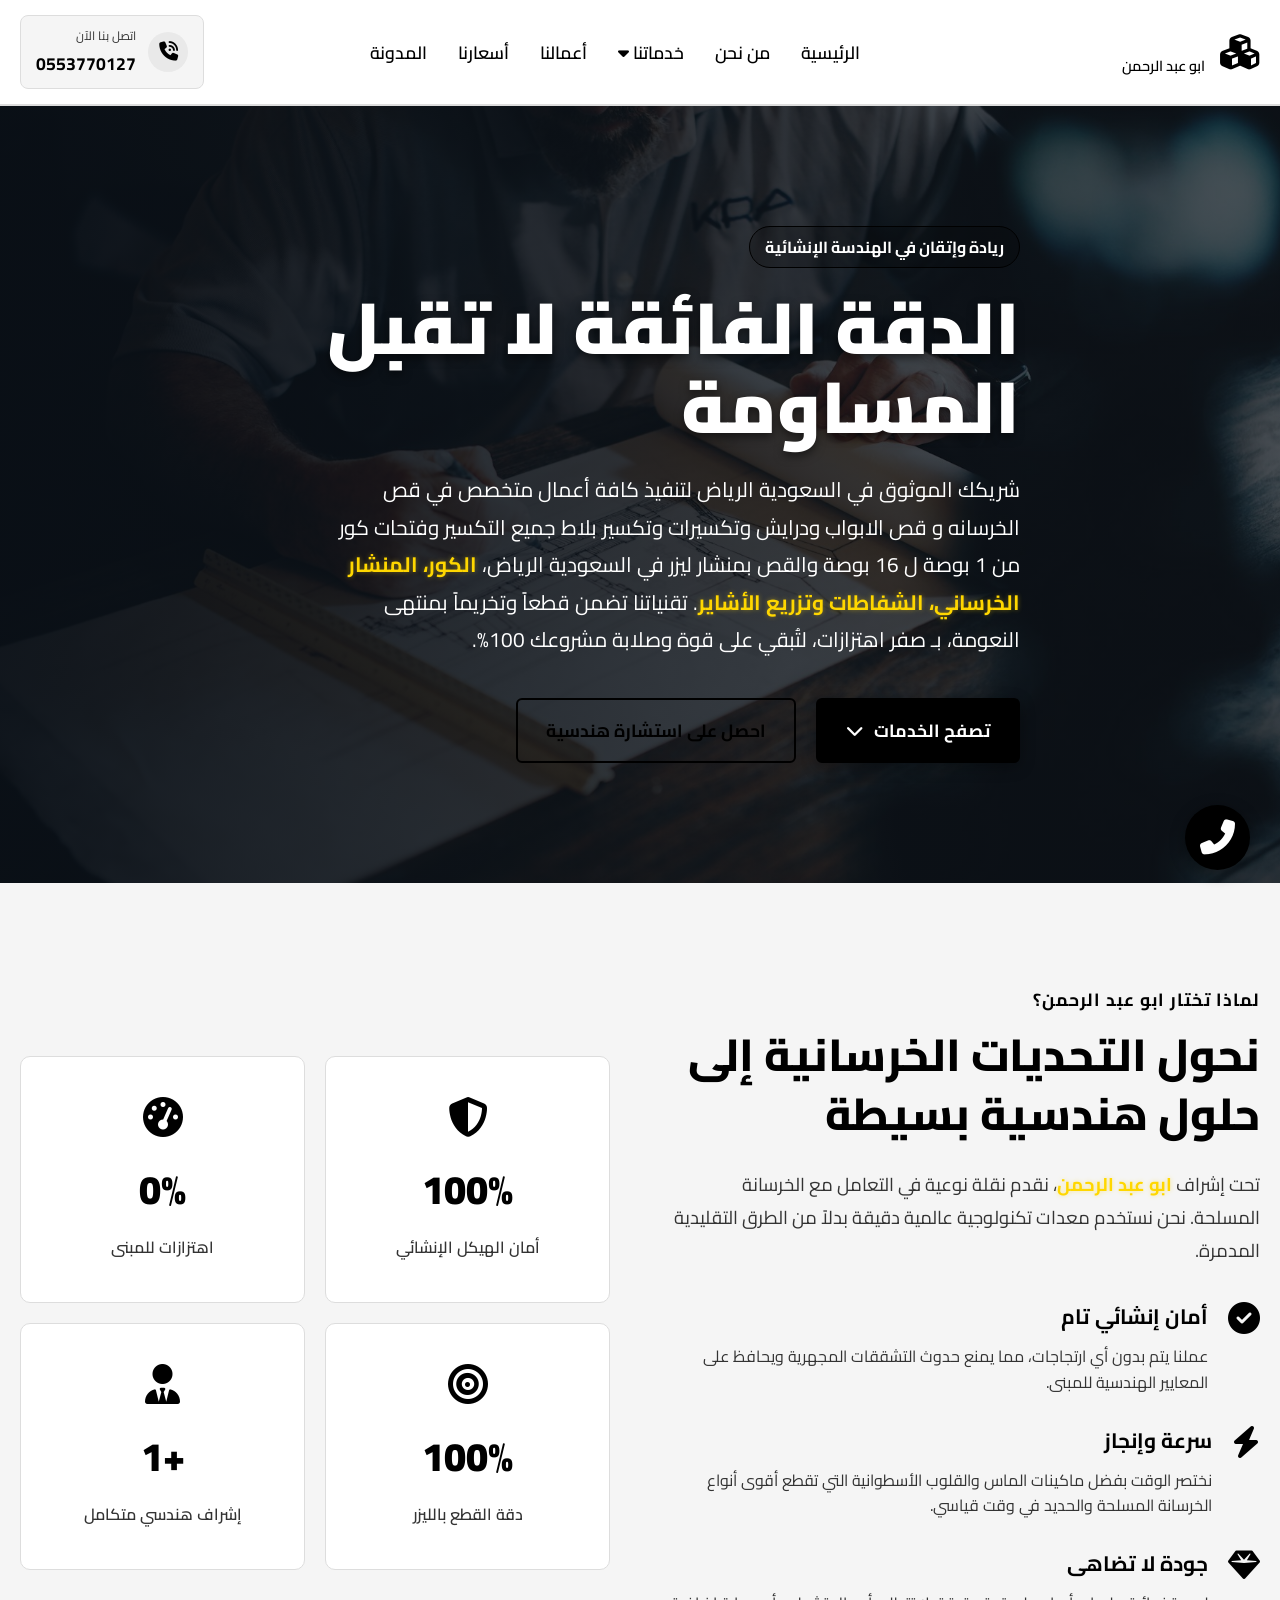
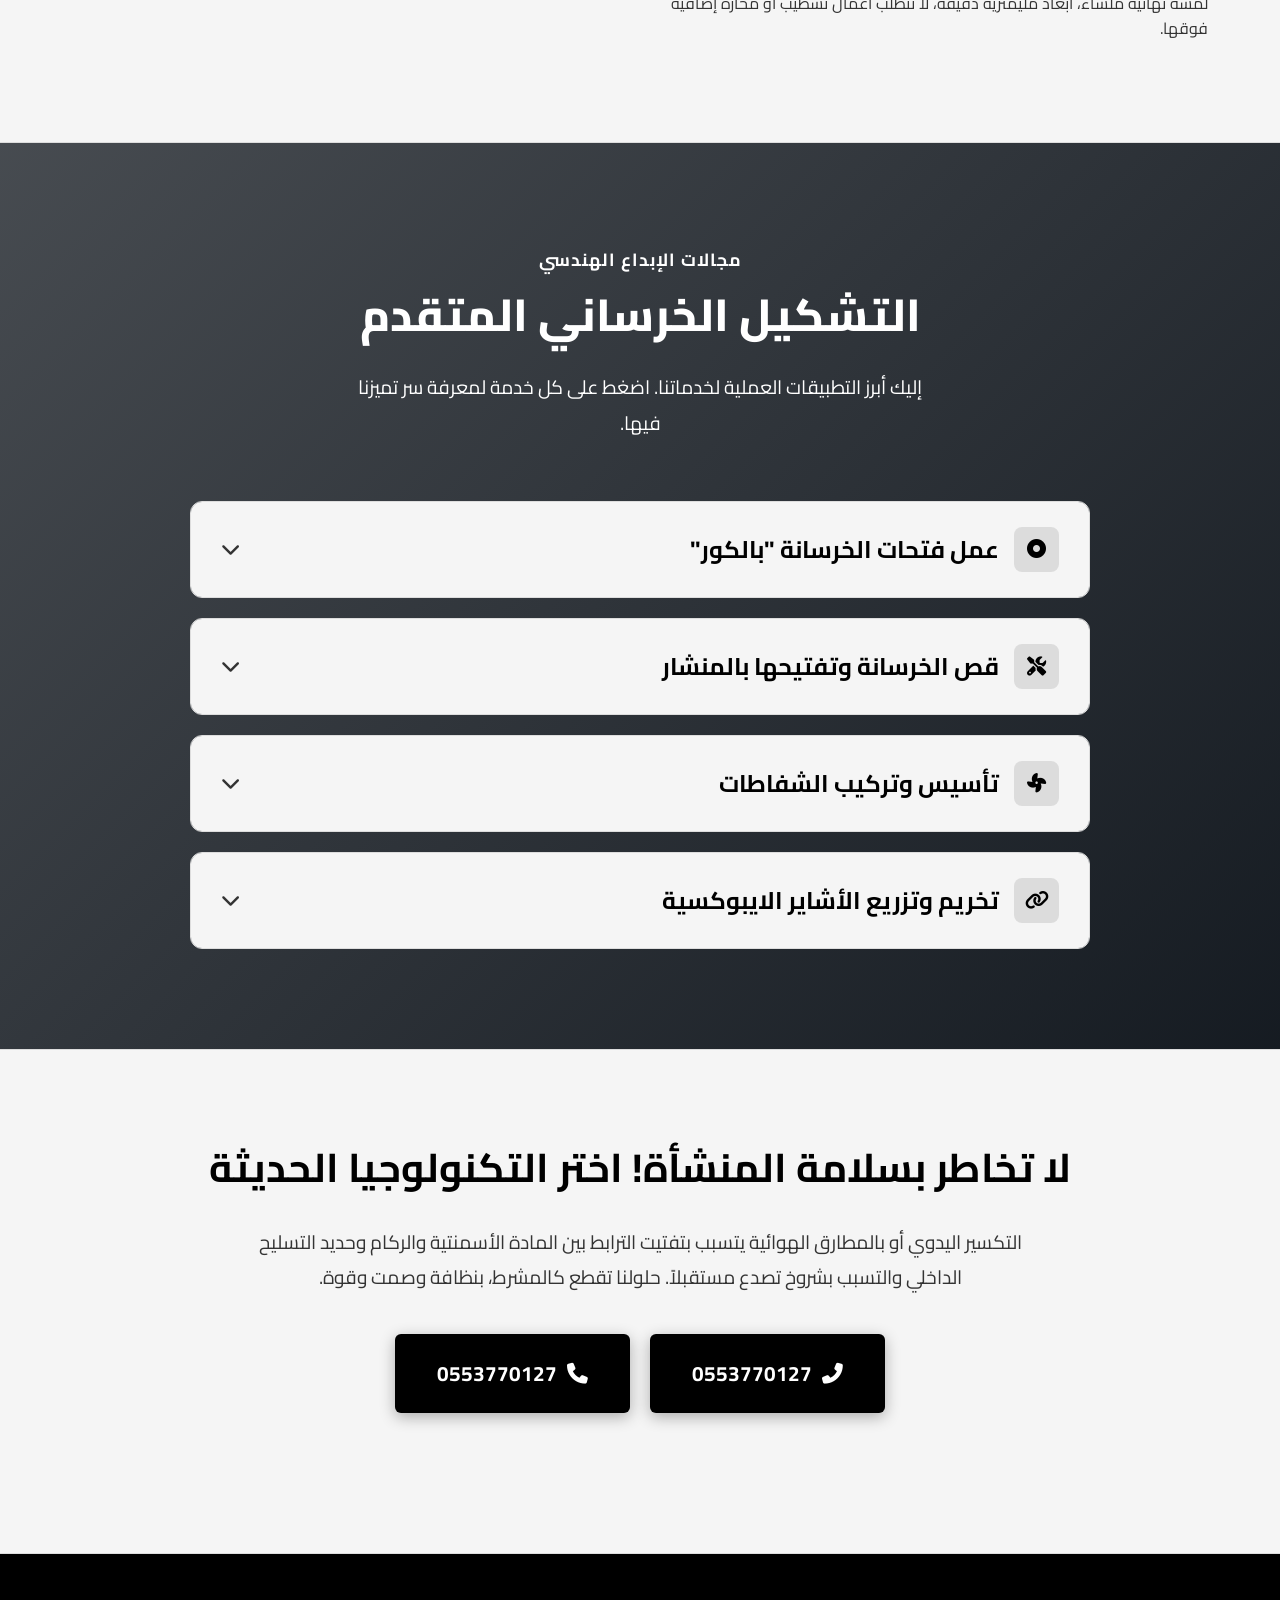
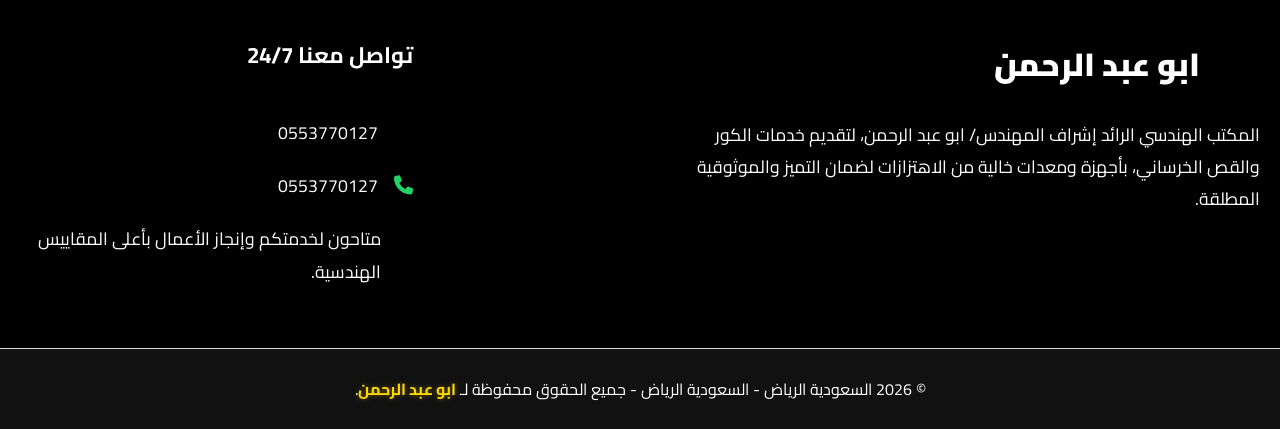
==== commit ff1409d2: "Add files via upload" ====
--- a/index.html
+++ b/index.html
@@ -17,7 +17,7 @@
         rel="stylesheet">
     <!-- Font Awesome -->
     <link rel="stylesheet" href="https://cdnjs.cloudflare.com/ajax/libs/font-awesome/6.4.0/css/all.min.css">
-    <link rel="stylesheet" href="style.css">
+    <link rel="stylesheet" href="style.css?v=1789558784">
 
     <!-- Schema Markup -->
     <script type="application/ld+json">
@@ -277,7 +277,7 @@
                                     المزيد عن الخدمة <i class="fas fa-arrow-left"></i></a>
                             </div>
                             <div class="acc-image">
-                                <img src="images/core_drilling.png" alt="آلة الكور">
+                                <img src="[data-uri]" alt="آلة الكور">
                                 <div class="img-caption">التخريم الدقيق بالكور</div>
                             </div>
                         </div>
@@ -314,7 +314,7 @@
                                     المزيد عن الخدمة <i class="fas fa-arrow-left"></i></a>
                             </div>
                             <div class="acc-image">
-                                <img src="images/concrete_saw.png" alt="المنشار الخرساني">
+                                <img src="[data-uri]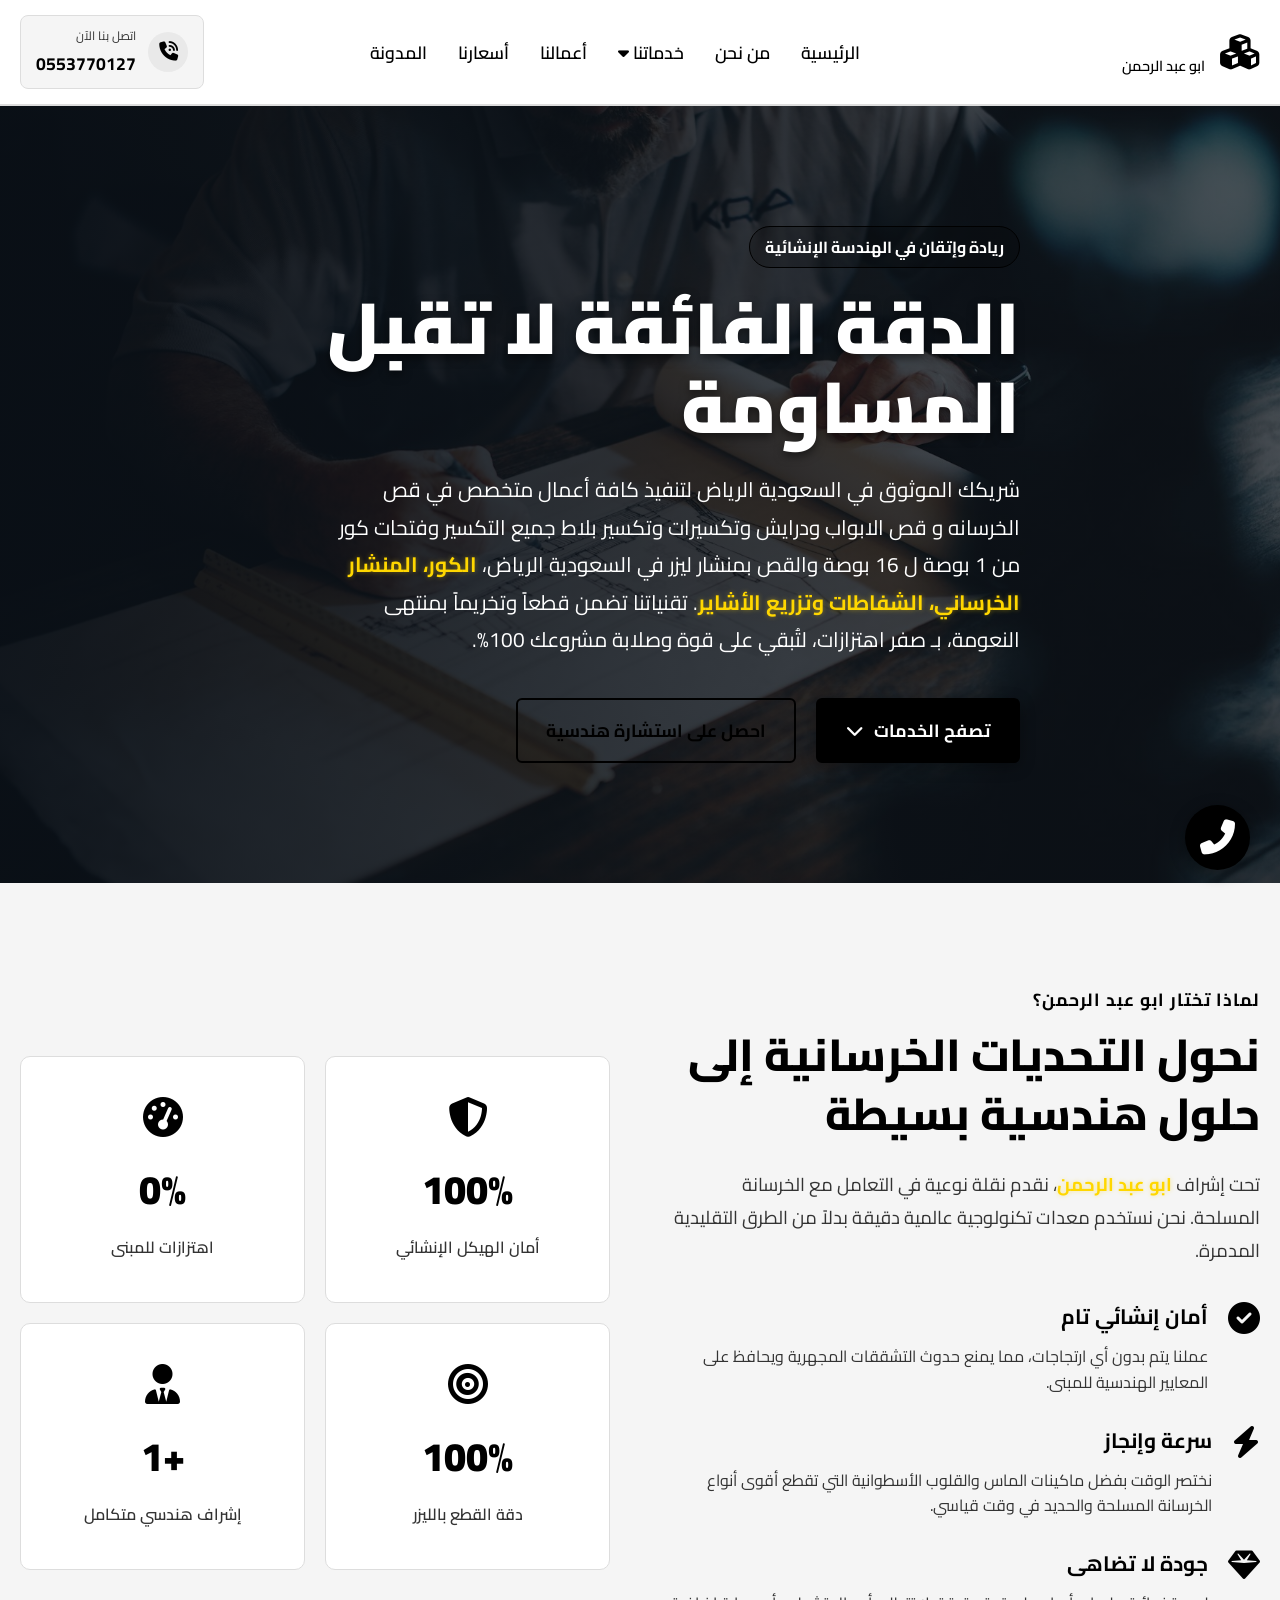
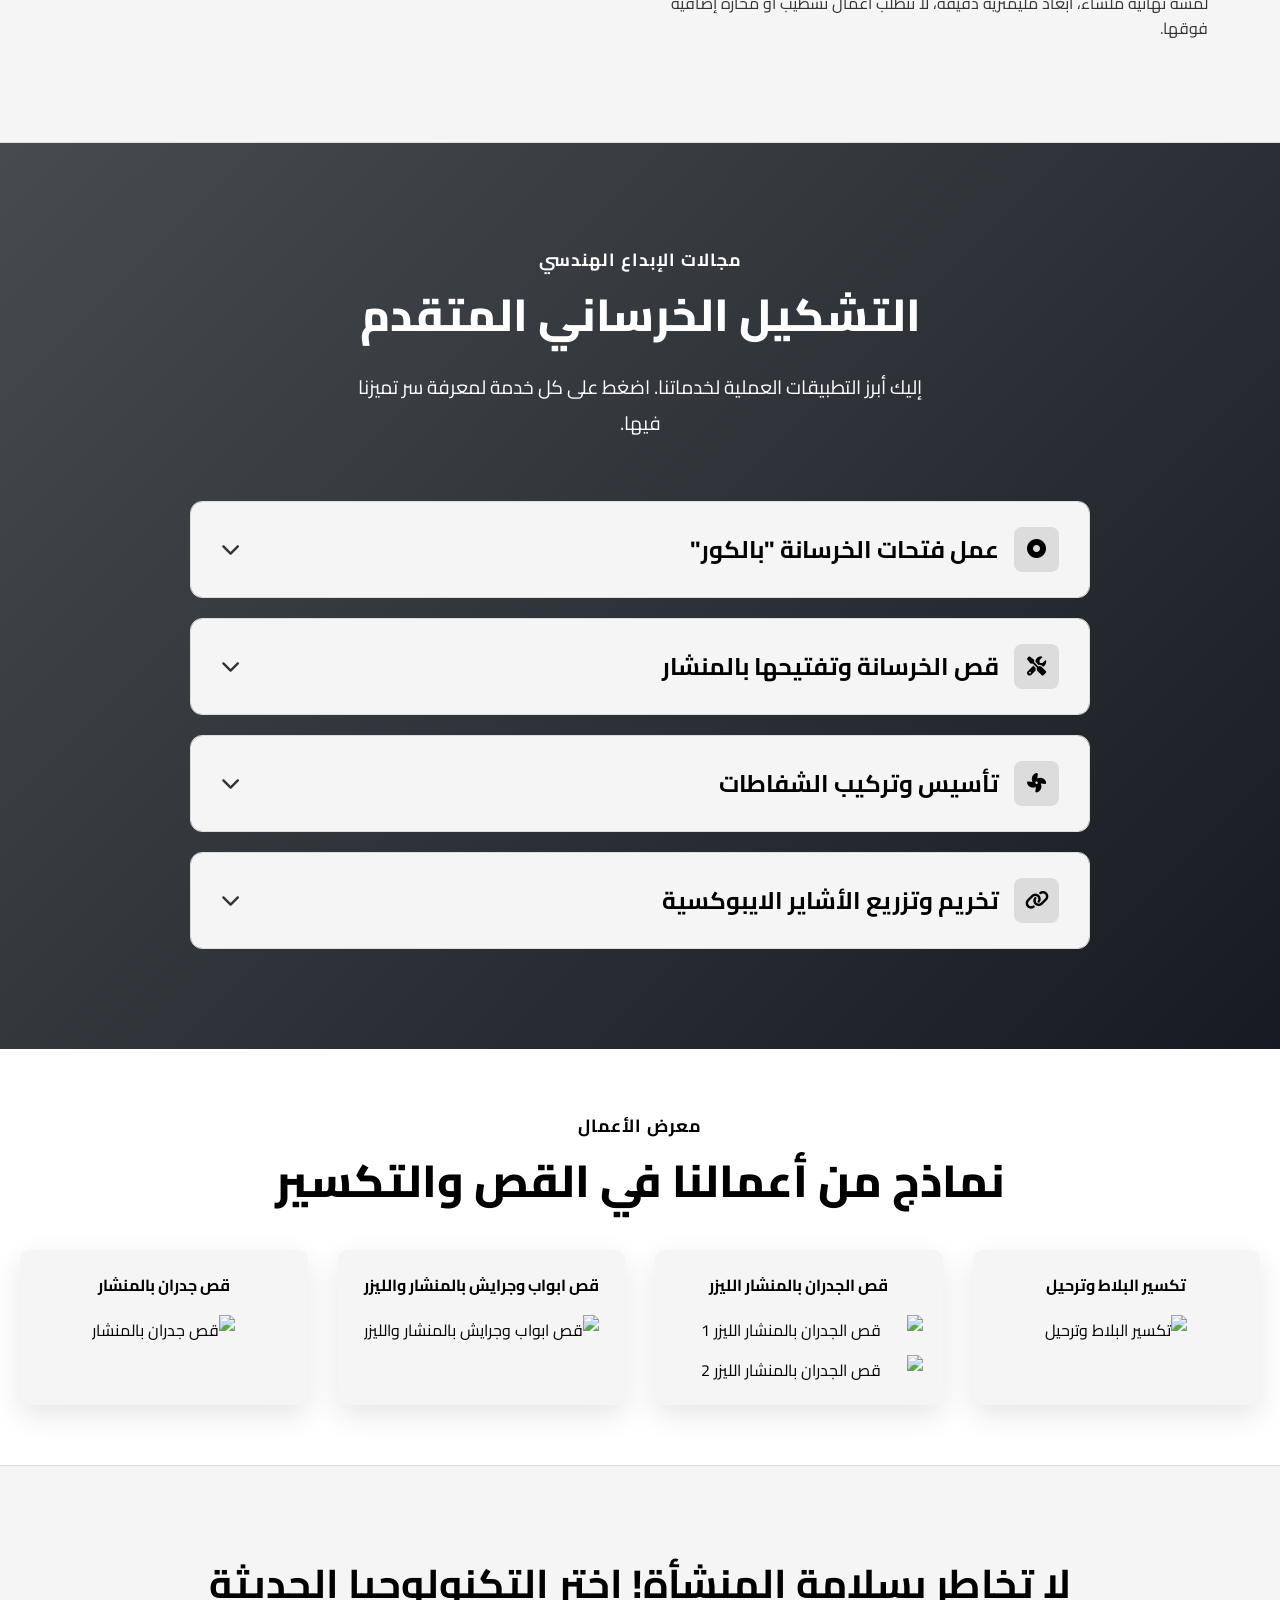
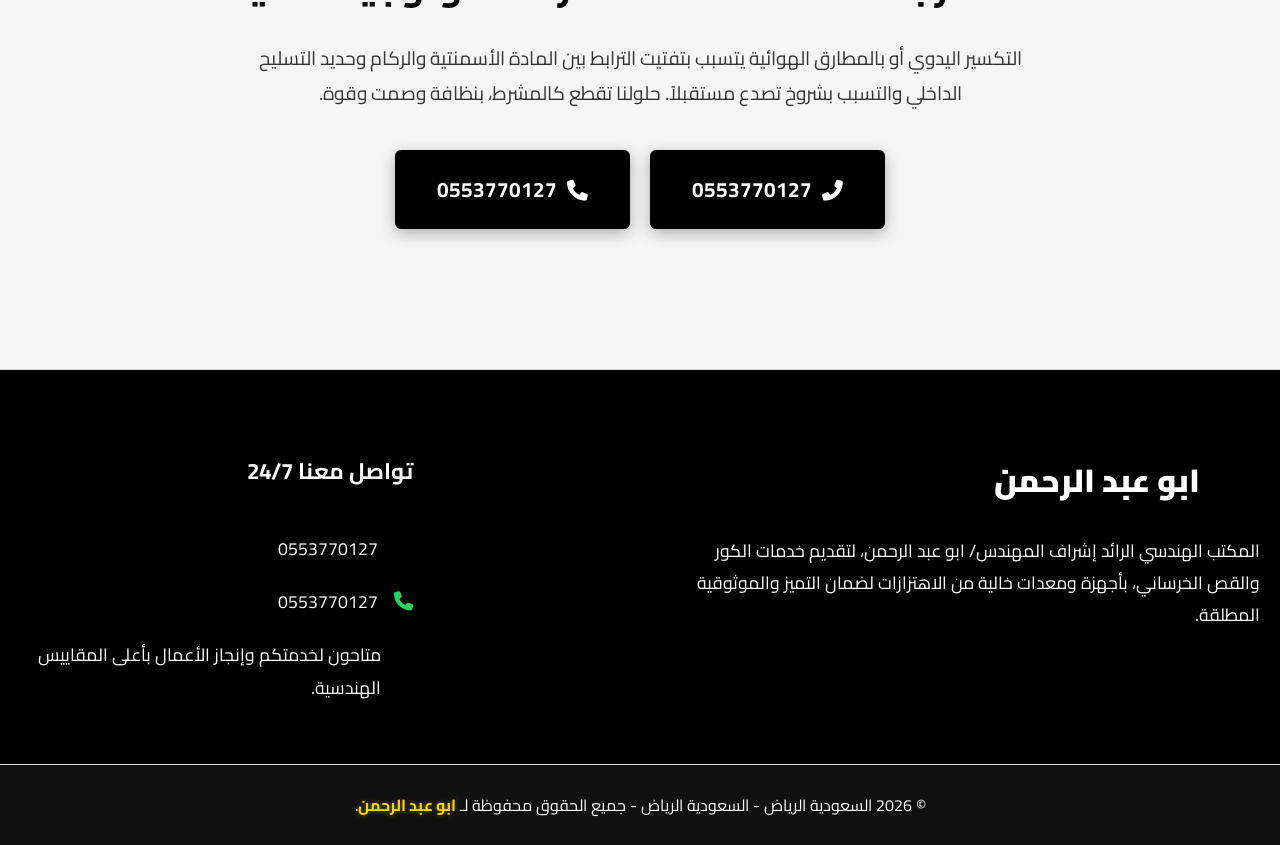
==== commit 2a13c3c1: "Add files via upload" ====
--- a/index.html
+++ b/index.html
@@ -402,6 +402,53 @@
         </div>
     </section>
 
+    <!-- Gallery Section -->
+    <section class="gallery-section" style="padding: 60px 0; background-color: var(--bg-dark);">
+        <div class="container">
+            <div class="text-center" style="margin-bottom: 40px;">
+                <h4 class="section-subtitle">معرض الأعمال</h4>
+                <h3 class="section-title">نماذج من أعمالنا في القص والتكسير</h3>
+            </div>
+            
+            <div class="gallery-grid" style="display: grid; grid-template-columns: repeat(auto-fit, minmax(280px, 1fr)); gap: 30px;">
+                <!-- Box 1 -->
+                <div class="gallery-card" style="background: var(--bg-card); border-radius: 10px; overflow: hidden; box-shadow: var(--shadow); text-align: center;">
+                    <div style="padding: 20px;">
+                        <h4 style="color: var(--primary); margin-bottom: 15px; font-weight: bold;">تكسير البلاط وترحيل</h4>
+                        <img src="images/tan 1.jpg" alt="تكسير البلاط وترحيل" style="width: 100%; height: auto; border-radius: 5px;">
+                    </div>
+                </div>
+
+                <!-- Box 2 -->
+                <div class="gallery-card" style="background: var(--bg-card); border-radius: 10px; overflow: hidden; box-shadow: var(--shadow); text-align: center;">
+                    <div style="padding: 20px;">
+                        <h4 style="color: var(--primary); margin-bottom: 15px; font-weight: bold;">قص الجدران بالمنشار الليزر</h4>
+                        <div style="display: flex; flex-direction: column; gap: 10px; align-items: center;">
+                            <img src="images/tan 2.1.jpg" alt="قص الجدران بالمنشار الليزر 1" style="width: 100%; height: auto; border-radius: 5px;">
+                            <img src="images/tan 2.2.jpg" alt="قص الجدران بالمنشار الليزر 2" style="width: 100%; height: auto; border-radius: 5px;">
+                        </div>
+                    </div>
+                </div>
+
+                <!-- Box 3 -->
+                <div class="gallery-card" style="background: var(--bg-card); border-radius: 10px; overflow: hidden; box-shadow: var(--shadow); text-align: center;">
+                    <div style="padding: 20px;">
+                        <h4 style="color: var(--primary); margin-bottom: 15px; font-weight: bold;">قص ابواب وجرايش بالمنشار والليزر</h4>
+                        <img src="images/tan 3.jpg" alt="قص ابواب وجرايش بالمنشار والليزر" style="width: 100%; height: auto; border-radius: 5px;">
+                    </div>
+                </div>
+
+                <!-- Box 4 -->
+                <div class="gallery-card" style="background: var(--bg-card); border-radius: 10px; overflow: hidden; box-shadow: var(--shadow); text-align: center;">
+                    <div style="padding: 20px;">
+                        <h4 style="color: var(--primary); margin-bottom: 15px; font-weight: bold;">قص جدران بالمنشار</h4>
+                        <img src="images/tan 4.jpg" alt="قص جدران بالمنشار" style="width: 100%; height: auto; border-radius: 5px;">
+                    </div>
+                </div>
+            </div>
+        </div>
+    </section>
+
     <!-- Engineering Value Banner -->
     <section class="value-banner">
         <div class="container text-center">
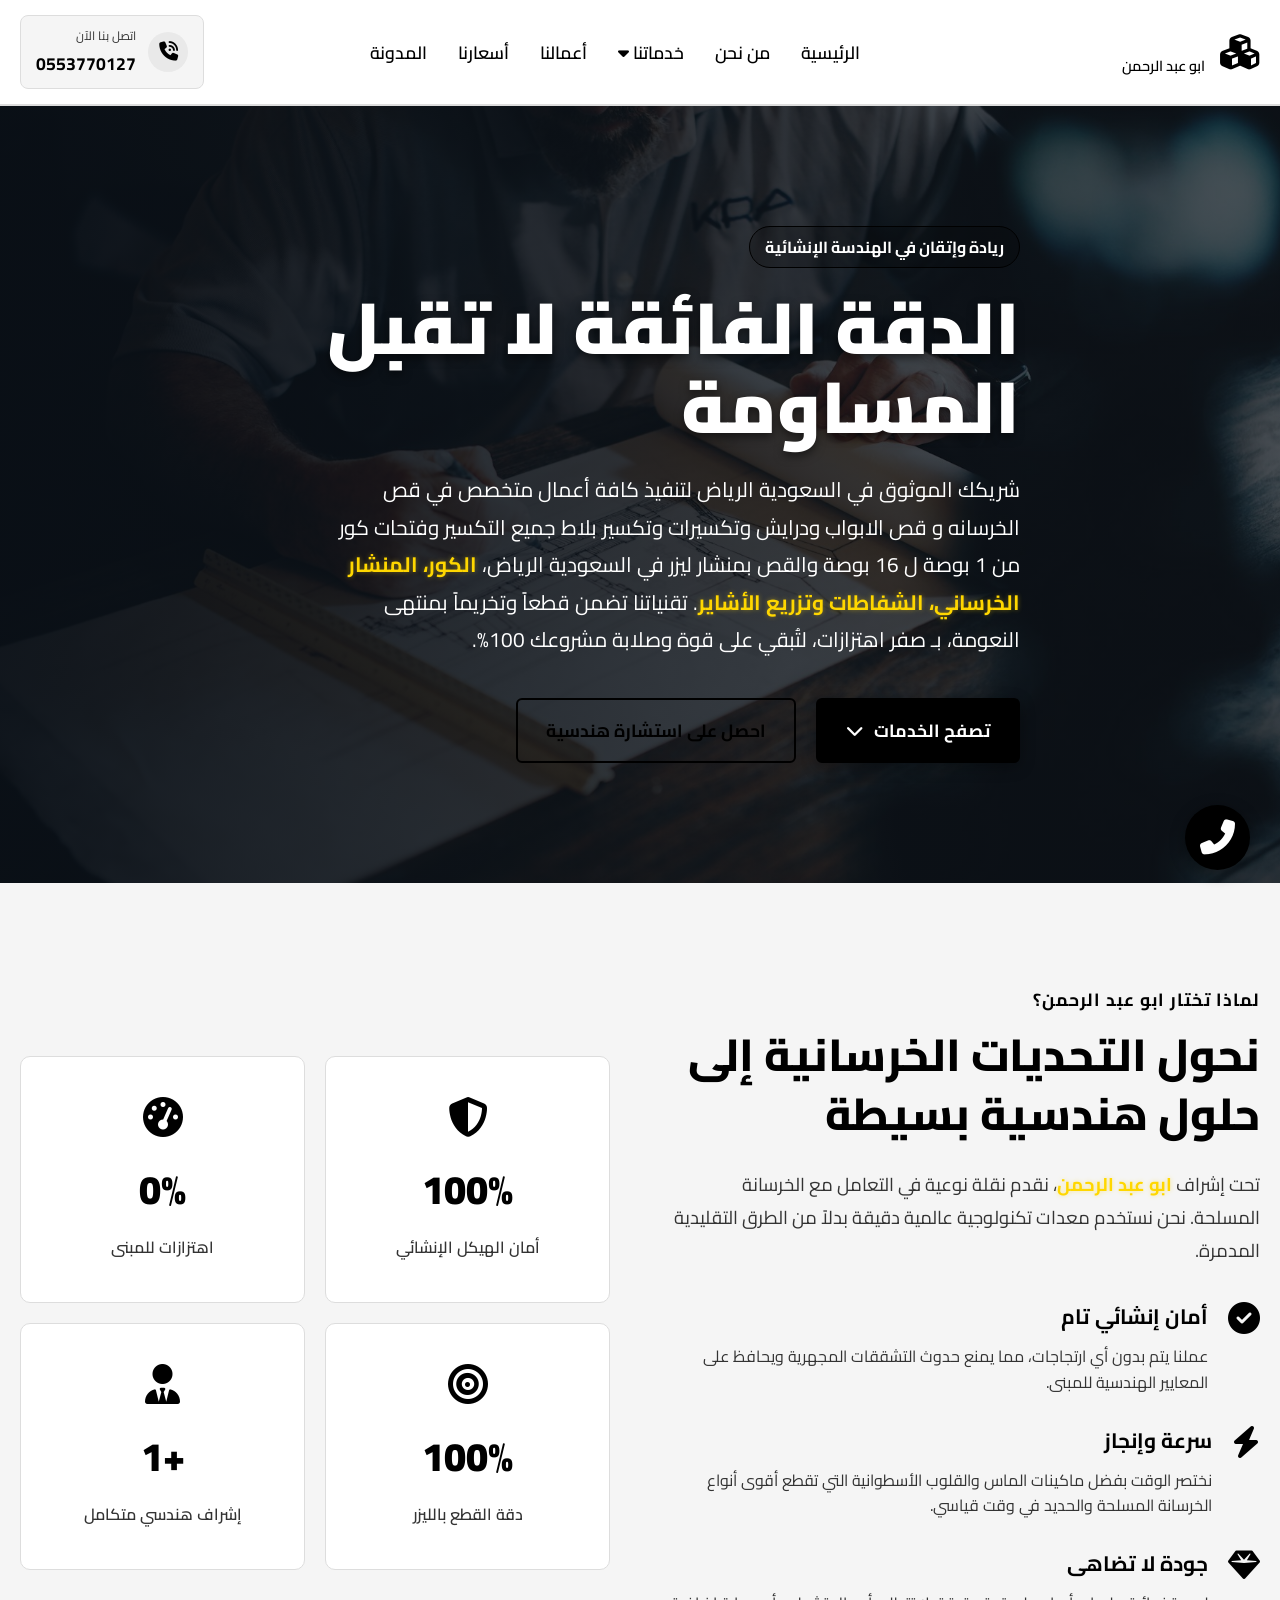
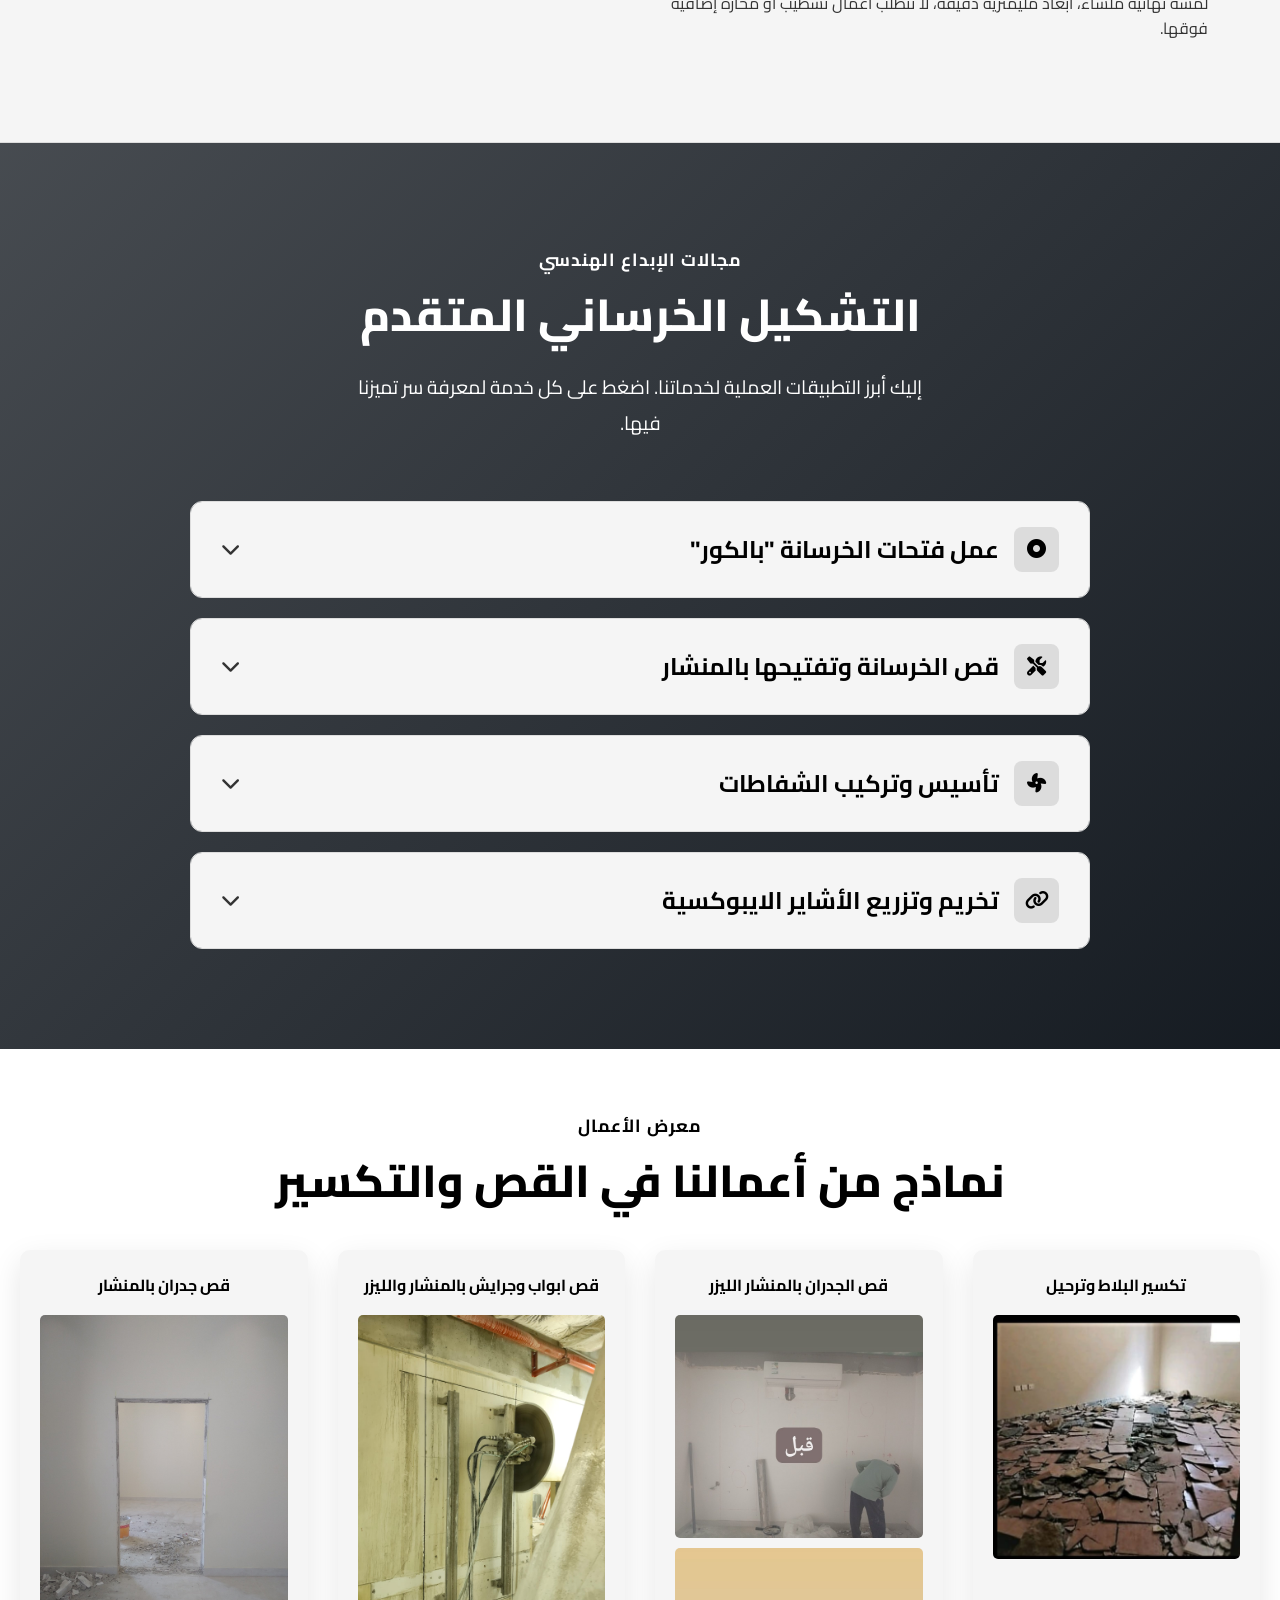
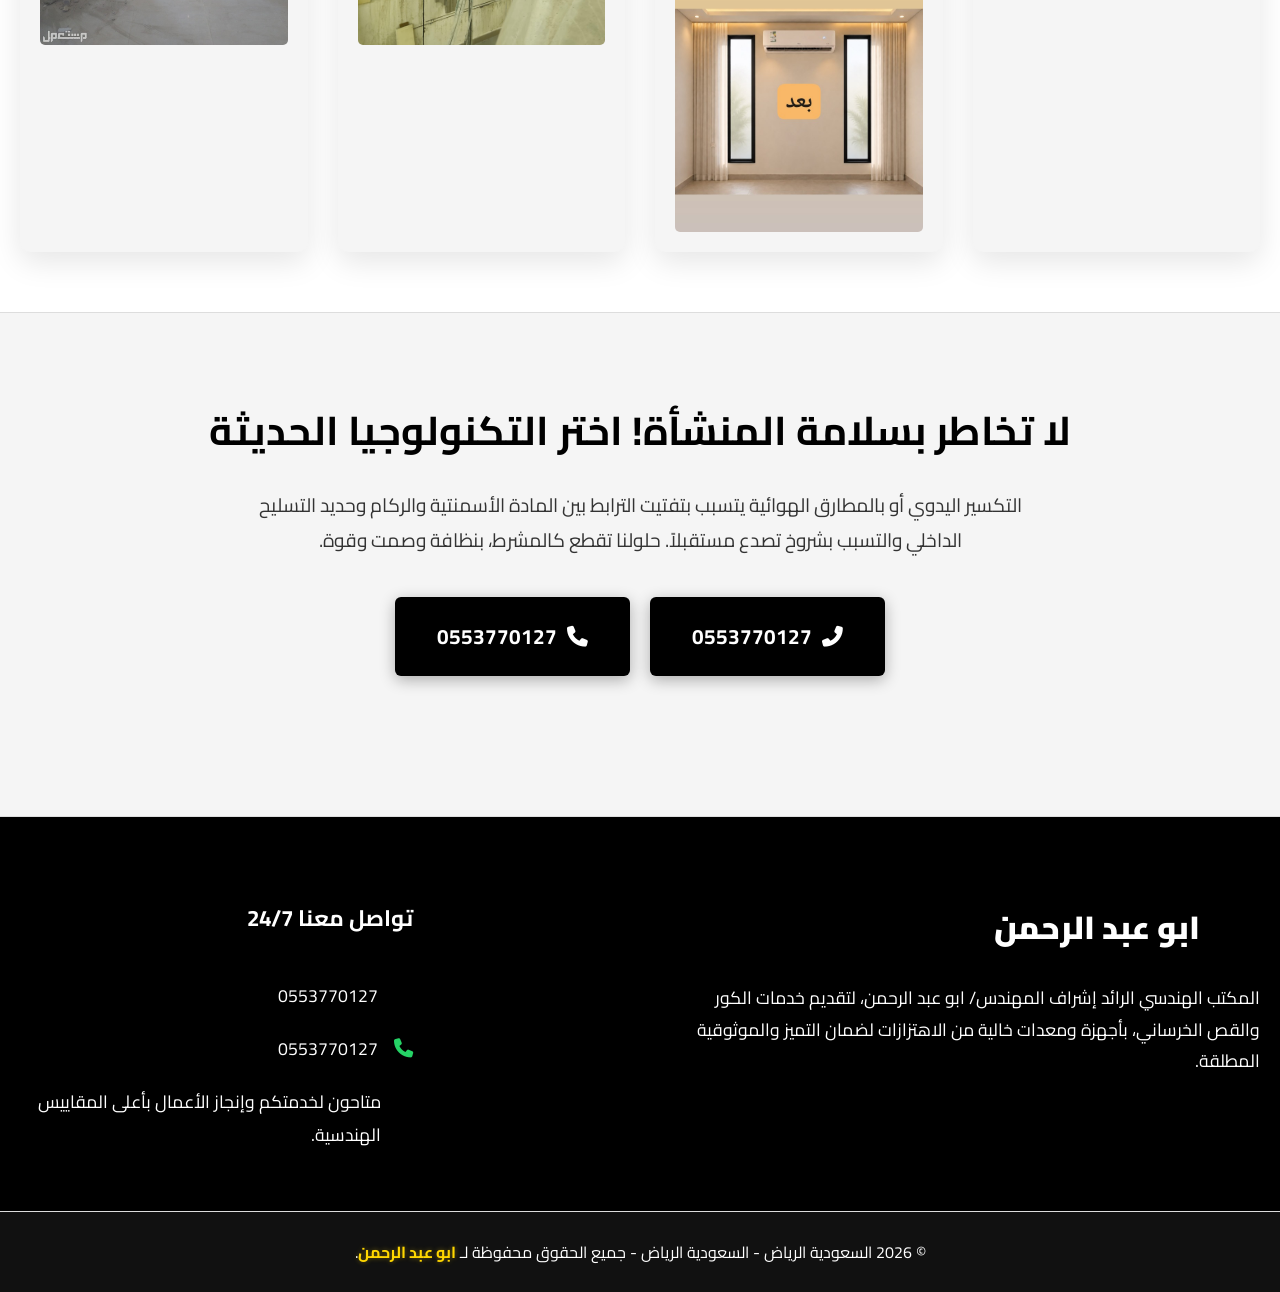
==== commit 0b3c8a03: "Add files via upload" ====
--- a/index.html
+++ b/index.html
@@ -17,7 +17,7 @@
         rel="stylesheet">
     <!-- Font Awesome -->
     <link rel="stylesheet" href="https://cdnjs.cloudflare.com/ajax/libs/font-awesome/6.4.0/css/all.min.css">
-    <link rel="stylesheet" href="style.css?v=1789558784">
+    <link rel="stylesheet" href="style.css?v=1789643581">
 
     <!-- Schema Markup -->
     <script type="application/ld+json">
@@ -415,7 +415,7 @@
                 <div class="gallery-card" style="background: var(--bg-card); border-radius: 10px; overflow: hidden; box-shadow: var(--shadow); text-align: center;">
                     <div style="padding: 20px;">
                         <h4 style="color: var(--primary); margin-bottom: 15px; font-weight: bold;">تكسير البلاط وترحيل</h4>
-                        <img src="images/tan 1.jpg" alt="تكسير البلاط وترحيل" style="width: 100%; height: auto; border-radius: 5px;">
+                        <img src="[data-uri]" alt="تكسير البلاط وترحيل" style="width: 100%; height: auto; border-radius: 5px;">
                     </div>
                 </div>
 
@@ -424,8 +424,8 @@
                     <div style="padding: 20px;">
                         <h4 style="color: var(--primary); margin-bottom: 15px; font-weight: bold;">قص الجدران بالمنشار الليزر</h4>
                         <div style="display: flex; flex-direction: column; gap: 10px; align-items: center;">
-                            <img src="images/tan 2.1.jpg" alt="قص الجدران بالمنشار الليزر 1" style="width: 100%; height: auto; border-radius: 5px;">
-                            <img src="images/tan 2.2.jpg" alt="قص الجدران بالمنشار الليزر 2" style="width: 100%; height: auto; border-radius: 5px;">
+                            <img src="[data-uri]" alt="قص الجدران بالمنشار الليزر 1" style="width: 100%; height: auto; border-radius: 5px;">
+                            <img src="[data-uri]" alt="قص الجدران بالمنشار الليزر 2" style="width: 100%; height: auto; border-radius: 5px;">
                         </div>
                     </div>
                 </div>
@@ -434,7 +434,7 @@
                 <div class="gallery-card" style="background: var(--bg-card); border-radius: 10px; overflow: hidden; box-shadow: var(--shadow); text-align: center;">
                     <div style="padding: 20px;">
                         <h4 style="color: var(--primary); margin-bottom: 15px; font-weight: bold;">قص ابواب وجرايش بالمنشار والليزر</h4>
-                        <img src="images/tan 3.jpg" alt="قص ابواب وجرايش بالمنشار والليزر" style="width: 100%; height: auto; border-radius: 5px;">
+                        <img src="[data-uri]